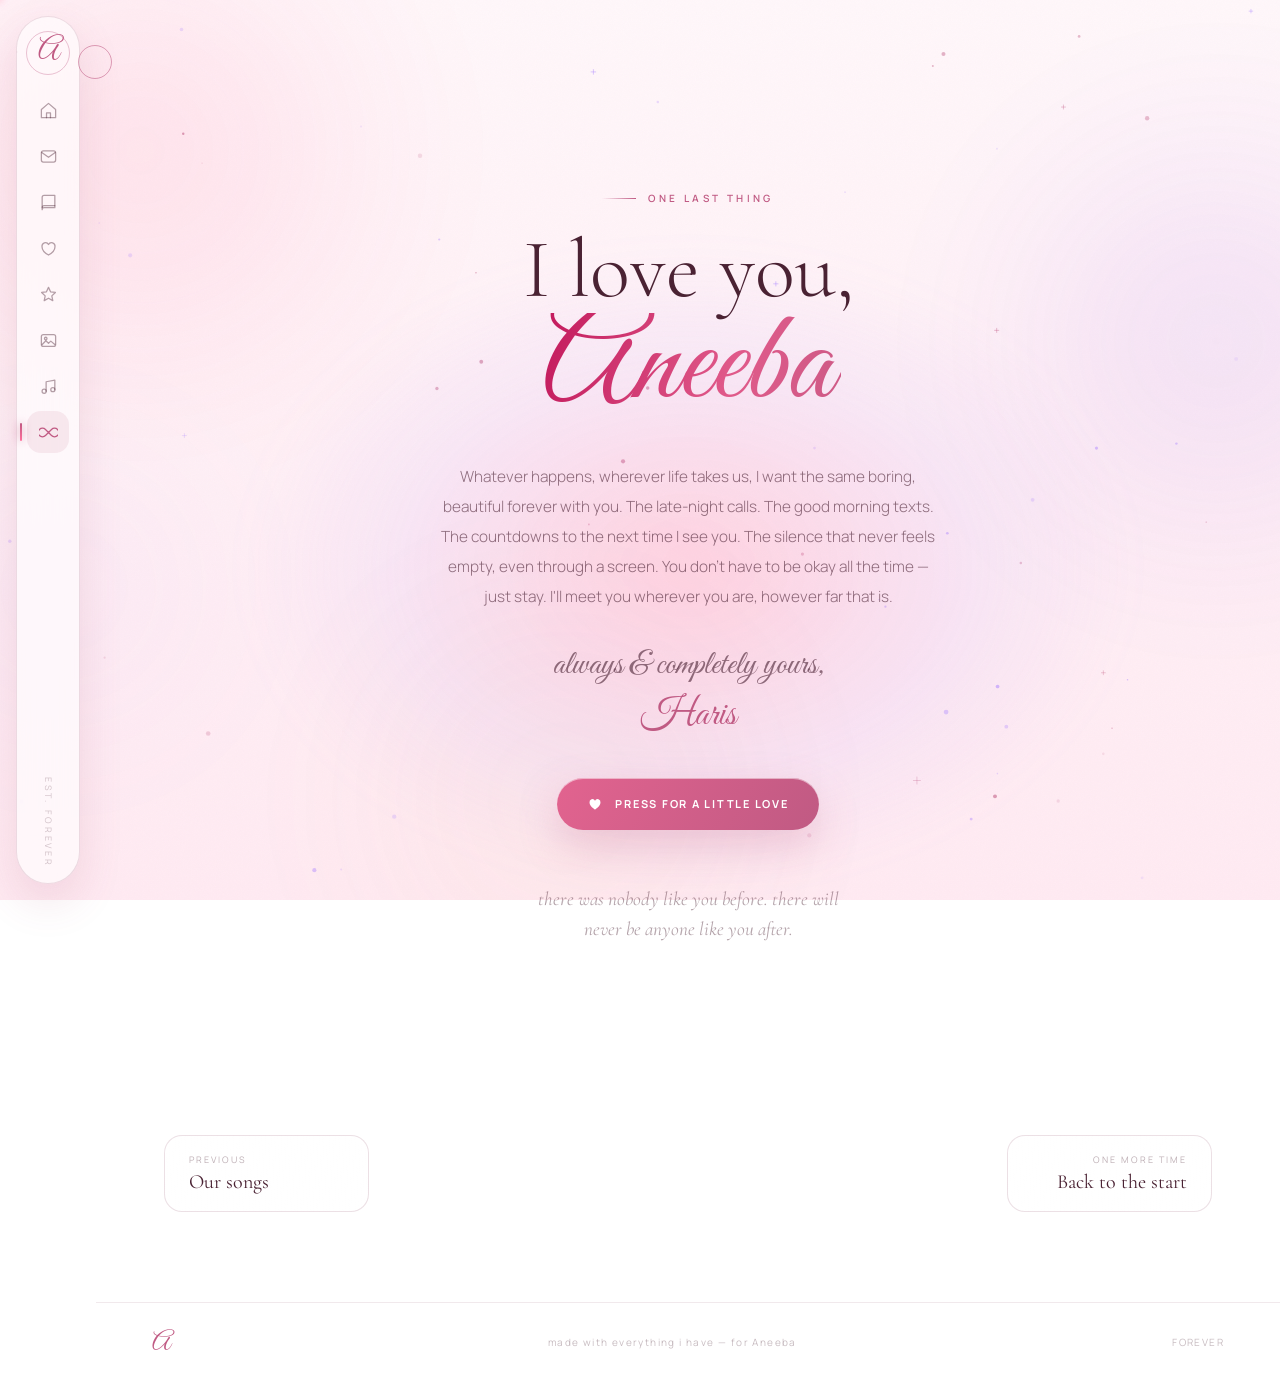
==== forever.html @ d6707a86 "split into 8 pages, light pink theme, add photo-4" ====
<!DOCTYPE html>
<html lang="en">
<head>
<meta charset="utf-8" />
<meta name="viewport" content="width=device-width, initial-scale=1, viewport-fit=cover" />
<title>Forever — For Aneeba</title>
<meta name="description" content="One last thing, and then again." />
<meta name="theme-color" content="#fff1f6" />
<meta property="og:title" content="Forever — For Aneeba" />
<meta property="og:description" content="One last thing, and then again." />
<link rel="icon" href="data:image/svg+xml,%3Csvg xmlns='http://www.w3.org/2000/svg' viewBox='0 0 100 100'%3E%3Ctext y='.9em' font-size='90'%3E%E2%9D%A4%EF%B8%8F%3C/text%3E%3C/svg%3E" />
<link rel="preconnect" href="https://fonts.googleapis.com" />
<link rel="preconnect" href="https://fonts.gstatic.com" crossorigin />
<link href="https://fonts.googleapis.com/css2?family=Cormorant+Garamond:ital,wght@0,300;0,400;0,500;0,600;1,300;1,400;1,500&family=Great+Vibes&family=Manrope:wght@300;400;500;600;700&display=swap" rel="stylesheet" />
<link rel="stylesheet" href="css/style.css?v=6" />
<noscript><style>[data-reveal]{opacity:1!important;transform:none!important}.veil{display:none!important}body{overflow:auto!important}</style></noscript>
</head>
<body>

<a class="skip" href="#main">Skip to content</a>

<svg class="sprite" aria-hidden="true" focusable="false">
  <symbol id="i-home" viewBox="0 0 24 24"><path d="M3 10.7 12 3l9 7.7V21H3z"/><path d="M9.5 21v-6h5v6"/></symbol>
  <symbol id="i-mail" viewBox="0 0 24 24"><rect x="3" y="5" width="18" height="14" rx="2.5"/><path d="m3.5 7 8.5 6 8.5-6"/></symbol>
  <symbol id="i-book" viewBox="0 0 24 24"><path d="M4 5.5A2.5 2.5 0 0 1 6.5 3H20v15.5H6.5A2.5 2.5 0 0 0 4 21z"/><path d="M4 18.5A2.5 2.5 0 0 1 6.5 16H20"/></symbol>
  <symbol id="i-heart" viewBox="0 0 24 24"><path d="M12 20.3S3.8 15.6 3.8 9.7A4.4 4.4 0 0 1 12 7a4.4 4.4 0 0 1 8.2 2.7c0 5.9-8.2 10.6-8.2 10.6z"/></symbol>
  <symbol id="i-star" viewBox="0 0 24 24"><path d="m12 3 2.6 5.6 6.1.8-4.5 4.3 1.2 6-5.4-3-5.4 3 1.2-6L3.3 9.4l6.1-.8z"/></symbol>
  <symbol id="i-image" viewBox="0 0 24 24"><rect x="3" y="4.5" width="18" height="15" rx="2.5"/><circle cx="8.5" cy="9.5" r="1.6"/><path d="m4 17 4.7-4.7 3.3 3.2 2.9-2.7L20 17"/></symbol>
  <symbol id="i-music" viewBox="0 0 24 24"><path d="M9 18V6l11-2v12"/><circle cx="6.5" cy="18" r="2.6"/><circle cx="17.5" cy="16" r="2.6"/></symbol>
  <symbol id="i-infinity" viewBox="0 0 24 24"><path d="M8.2 8.2a5.4 5.4 0 1 0 0 7.6c2.3-2.3 5.3-5.3 7.6-7.6a5.4 5.4 0 1 1 0 7.6c-2.3-2.3-5.3-5.3-7.6-7.6z"/></symbol>
  <symbol id="i-play" viewBox="0 0 24 24"><path d="M8 5.5v13l11-6.5z" fill="currentColor" stroke="none"/></symbol>
  <symbol id="i-pause" viewBox="0 0 24 24"><rect x="6.5" y="5" width="3.6" height="14" rx="1" fill="currentColor" stroke="none"/><rect x="13.9" y="5" width="3.6" height="14" rx="1" fill="currentColor" stroke="none"/></symbol>
  <symbol id="i-prev" viewBox="0 0 24 24"><path d="M6 5v14"/><path d="M19 5.5v13L9 12z" fill="currentColor" stroke="none"/></symbol>
  <symbol id="i-next" viewBox="0 0 24 24"><path d="M18 5v14"/><path d="M5 5.5v13L15 12z" fill="currentColor" stroke="none"/></symbol>
  <symbol id="i-close" viewBox="0 0 24 24"><path d="m5.5 5.5 13 13M18.5 5.5l-13 13"/></symbol>
  <symbol id="i-plus" viewBox="0 0 24 24"><path d="M12 5v14M5 12h14"/></symbol>
  <symbol id="i-down" viewBox="0 0 24 24"><path d="M12 4v15M6 13l6 6 6-6"/></symbol>
  <symbol id="i-left" viewBox="0 0 24 24"><path d="m14.5 5-7 7 7 7"/></symbol>
  <symbol id="i-right" viewBox="0 0 24 24"><path d="m9.5 5 7 7-7 7"/></symbol>
  <symbol id="i-menu" viewBox="0 0 24 24"><path d="M4 8h16M4 16h16"/></symbol>
  <symbol id="i-sparkle" viewBox="0 0 24 24"><path d="M12 3.5c.8 4.4 2.1 5.7 6.5 6.5-4.4.8-5.7 2.1-6.5 6.5-.8-4.4-2.1-5.7-6.5-6.5 4.4-.8 5.7-2.1 6.5-6.5z"/><path d="M18.5 15.5c.4 2.1 1 2.7 3.1 3.1-2.1.4-2.7 1-3.1 3.1-.4-2.1-1-2.7-3.1-3.1 2.1-.4 2.7-1 3.1-3.1z"/></symbol>
  <symbol id="i-lock" viewBox="0 0 24 24"><rect x="4.5" y="10" width="15" height="10.5" rx="2.5"/><path d="M8 10V7.5a4 4 0 0 1 8 0V10"/></symbol>
</svg>

<div class="aurora" aria-hidden="true">
  <span class="orb orb--1"></span>
  <span class="orb orb--2"></span>
  <span class="orb orb--3"></span>
  <span class="orb orb--4"></span>
  <div class="aurora__grain"></div>
</div>
<canvas id="canvas" aria-hidden="true"></canvas>
<div class="cursor" id="cursor" aria-hidden="true"><span class="cursor__dot"></span><span class="cursor__ring"></span></div>
<div class="progress" aria-hidden="true"><span id="progressFill"></span></div>

<aside class="rail" aria-label="Main navigation">
  <a class="rail__logo" href="index.html" aria-label="Back to the start"><span>A</span></a>
  <nav class="rail__nav">
    <a class="rail__link" href="index.html" aria-label="Home"><svg class="ico"><use href="#i-home"/></svg><span class="rail__tip">Home</span></a>
    <a class="rail__link" href="letter.html" aria-label="Letter"><svg class="ico"><use href="#i-mail"/></svg><span class="rail__tip">Letter</span></a>
    <a class="rail__link" href="story.html" aria-label="Our story"><svg class="ico"><use href="#i-book"/></svg><span class="rail__tip">Our story</span></a>
    <a class="rail__link" href="reasons.html" aria-label="Reasons"><svg class="ico"><use href="#i-heart"/></svg><span class="rail__tip">Reasons</span></a>
    <a class="rail__link" href="promises.html" aria-label="Promises"><svg class="ico"><use href="#i-star"/></svg><span class="rail__tip">Promises</span></a>
    <a class="rail__link" href="gallery.html" aria-label="Gallery"><svg class="ico"><use href="#i-image"/></svg><span class="rail__tip">Gallery</span></a>
    <a class="rail__link" href="music.html" aria-label="Music"><svg class="ico"><use href="#i-music"/></svg><span class="rail__tip">Music</span></a>
    <a class="rail__link is-active" href="forever.html" aria-label="Forever" aria-current="page"><svg class="ico"><use href="#i-infinity"/></svg><span class="rail__tip">Forever</span></a>
  </nav>
  <span class="rail__foot">est. forever</span>
</aside>

<header class="topbar">
  <a class="topbar__logo" href="index.html" aria-label="Back to the start">A</a>
  <span class="topbar__tag">for Aneeba</span>
  <button class="topbar__burger" id="burger" aria-label="Open menu" aria-expanded="false" aria-controls="menu">
    <svg class="ico"><use href="#i-menu"/></svg>
  </button>
</header>

<div class="menu" id="menu" aria-hidden="true">
  <div class="menu__inner">
    <p class="menu__kicker">where would you like to go?</p>
    <nav class="menu__nav" aria-label="Mobile navigation">
      <a href="index.html"><em>01</em><span>Home</span></a>
      <a href="letter.html"><em>02</em><span>The letter</span></a>
      <a href="story.html"><em>03</em><span>Our story</span></a>
      <a href="reasons.html"><em>04</em><span>Reasons</span></a>
      <a href="promises.html"><em>05</em><span>Promises</span></a>
      <a href="gallery.html"><em>06</em><span>Your photos</span></a>
      <a href="music.html"><em>07</em><span>Our songs</span></a>
      <a href="forever.html" aria-current="page"><em>08</em><span>Forever</span></a>
    </nav>
    <p class="menu__foot">made with everything i have</p>
  </div>
</div>

<div class="page" id="main">

  <section class="section forever" id="forever">
    <div class="forever__glow" aria-hidden="true"></div>
    <div class="shell forever__inner">
      <p class="kicker" data-reveal><span class="kicker__line"></span>one last thing</p>
      <h2 class="forever__title" data-reveal style="--d:.1s">I love you,<br /><span>Aneeba</span></h2>
      <p class="forever__text" data-reveal style="--d:.2s">
        Whatever happens, wherever life takes us, I want the same boring, beautiful forever with you.
        The late-night calls. The good morning texts. The countdowns to the next time I see you.
        The silence that never feels empty, even through a screen.
        You don't have to be okay all the time &mdash; just stay. I'll meet you wherever you are, however far that is.
      </p>
      <p class="forever__sign" data-reveal style="--d:.28s">always &amp; completely yours,<br /><span>Haris</span></p>
      <button class="btn btn--heart" type="button" id="loveBtn" data-reveal style="--d:.36s">
        <svg class="ico"><use href="#i-heart"/></svg>
        <span>press for a little love</span>
      </button>
      <p class="forever__foot" data-reveal style="--d:.44s">there was nobody like you before. there will never be anyone like you after.</p>
    </div>
  </section><nav class="pagenav" aria-label="Page navigation">
  <a class="pagenav__link pagenav__link--prev" href="music.html"><span>previous</span><strong>Our songs</strong></a>
  <a class="pagenav__link pagenav__link--next" href="index.html"><span>one more time</span><strong>Back to the start</strong></a>
</nav>

  <footer class="footer">
    <span>A</span>
    <p>made with everything i have &mdash; for Aneeba</p>
    <span class="footer__year">forever</span>
  </footer>
</div>

<div class="mini" id="mini" aria-hidden="true">
  <div class="mini__cover" id="miniCover"><span class="mini__eq"><i></i><i></i><i></i></span></div>
  <div class="mini__meta">
    <strong id="miniTitle">&mdash;</strong>
    <span id="miniArtist">&mdash;</span>
  </div>
  <div class="mini__controls">
    <button class="mini__btn" type="button" id="miniPrev" aria-label="Previous song"><svg class="ico"><use href="#i-prev"/></svg></button>
    <button class="mini__btn mini__btn--play" type="button" id="miniPlay" aria-label="Play or pause"><svg class="ico" id="miniPlayIcon"><use href="#i-play"/></svg></button>
    <button class="mini__btn" type="button" id="miniNext" aria-label="Next song"><svg class="ico"><use href="#i-next"/></svg></button>
  </div>
  <div class="mini__bar" id="miniBar" role="slider" aria-label="Song progress" aria-valuemin="0" aria-valuemax="100" aria-valuenow="0" tabindex="0">
    <span id="miniFill"></span>
  </div>
</div>
<audio id="audio" preload="metadata"></audio>

<!-- letter modal -->
<div class="modal" id="letterModal" aria-hidden="true">
  <div class="modal__scrim" data-close></div>
  <article class="paper" role="dialog" aria-modal="true" aria-labelledby="letterTitle">
    <button class="modal__close" type="button" data-close aria-label="Close the letter"><svg class="ico"><use href="#i-close"/></svg></button>
    <div class="paper__grain" aria-hidden="true"></div>
    <div class="paper__inner">
      <p class="paper__kicker">a letter, in ink &amp; light</p>
      <h2 class="paper__title" id="letterTitle">Aneeba,</h2>
      <div class="paper__body" id="letterBody"></div>
      <p class="paper__sign" id="letterSign"></p>
      <span class="paper__seal" aria-hidden="true">A</span>
    </div>
  </article>
</div>

<!-- promise modal -->
<div class="modal" id="promiseModal" aria-hidden="true">
  <div class="modal__scrim" data-close></div>
  <article class="promise" role="dialog" aria-modal="true" aria-labelledby="promiseTitle">
    <button class="modal__close" type="button" data-close aria-label="Close the promise"><svg class="ico"><use href="#i-close"/></svg></button>
    <span class="promise__no" id="promiseNo">01</span>
    <span class="promise__star" aria-hidden="true"><svg class="ico"><use href="#i-star"/></svg></span>
    <h3 class="promise__title" id="promiseTitle"></h3>
    <p class="promise__text" id="promiseText"></p>
    <p class="promise__sealed"><svg class="ico"><use href="#i-lock"/></svg> sealed &amp; kept, forever</p>
  </article>
</div>

<!-- video modal -->
<div class="modal modal--video" id="videoModal" aria-hidden="true">
  <div class="modal__scrim" data-close></div>
  <div class="video" role="dialog" aria-modal="true" aria-label="Barbaad — Jubin Nautiyal, The Rish">
    <button class="modal__close" type="button" data-close aria-label="Close video"><svg class="ico"><use href="#i-close"/></svg></button>
    <div class="video__frame">
      <iframe id="videoFrame" title="Barbaad — Jubin Nautiyal, The Rish" allow="accelerometer; autoplay; clipboard-write; encrypted-media; gyroscope; picture-in-picture; web-share" allowfullscreen></iframe>
    </div>
    <p class="video__note">barbaad &middot; jubin nautiyal, the rish</p>
  </div>
</div>

<!-- lightbox -->
<div class="lightbox" id="lightbox" aria-hidden="true">
  <button class="lightbox__close" type="button" id="lbClose" aria-label="Close photo"><svg class="ico"><use href="#i-close"/></svg></button>
  <button class="lightbox__nav lightbox__nav--prev" type="button" id="lbPrev" aria-label="Previous photo"><svg class="ico"><use href="#i-left"/></svg></button>
  <figure class="lightbox__fig">
    <img id="lbImg" alt="" />
    <figcaption><span id="lbCap"></span><em id="lbCount"></em></figcaption>
  </figure>
  <button class="lightbox__nav lightbox__nav--next" type="button" id="lbNext" aria-label="Next photo"><svg class="ico"><use href="#i-right"/></svg></button>
</div>

<input type="file" id="photoInput" accept="image/*" hidden />
<div class="toast" id="toast" role="status" aria-live="polite"></div>
<div class="hearts" id="hearts" aria-hidden="true"></div>

<script src="js/data.js?v=6"></script>
<script src="js/app.js?v=6"></script>
</body>
</html>
---- css/style.css ----
﻿/* =========================================================
   FOR ANEEBA â€” styles
   palette: midnight plum Â· rose Â· antique gold Â· lavender
   ========================================================= */

:root{
  --bg: #fff1f6;
  --bg-2: #ffe6f0;
  --ink: #4a2233;
  --muted: rgba(74,34,51,.62);
  --faint: rgba(74,34,51,.36);
  --rose: #ff6f9c;
  --rose-2: #ff3d77;
  --gold: #c05a83;
  --gold-2: #a84b6e;
  --lav: #b18cff;
  --line: rgba(120,40,70,.14);
  --glass: linear-gradient(160deg, rgba(255,255,255,.72), rgba(255,255,255,.42));
  --shadow: 0 24px 60px rgba(160,70,105,.16);
  --font-display: "Cormorant Garamond", Georgia, serif;
  --font-script: "Great Vibes", "Segoe Script", cursive;
  --font-body: "Manrope", ui-sans-serif, system-ui, -apple-system, "Segoe UI", sans-serif;
  --rail: 96px;
  --ease: cubic-bezier(.22,.7,.22,1);
}

*,*::before,*::after{ box-sizing:border-box; }
html{ scroll-behavior:smooth; -webkit-text-size-adjust:100%; overflow-x:hidden; overflow-x:clip; }
body{
  margin:0;
  background:var(--bg);
  color:var(--ink);
  font-family:var(--font-body);
  font-size:16px;
  line-height:1.6;
  overflow-x:hidden;
  overflow-x:clip;
  -webkit-font-smoothing:antialiased;
}
body.is-loading{ overflow:hidden; }
body.no-scroll{ overflow:hidden; }
img{ max-width:100%; display:block; }
button{ font:inherit; color:inherit; }
a{ color:inherit; text-decoration:none; }
::selection{ background:rgba(255,111,156,.3); color:#4a2233; }
:focus-visible{ outline:2px solid var(--gold); outline-offset:3px; border-radius:6px; }

.sprite{ position:absolute; width:0; height:0; overflow:hidden; }
.ico{ width:18px; height:18px; fill:none; stroke:currentColor; stroke-width:1.6; stroke-linecap:round; stroke-linejoin:round; flex:none; }

.skip{
  position:fixed; top:-100px; left:16px; z-index:999;
  background:var(--gold); color:#fff; padding:10px 18px; border-radius:0 0 12px 12px;
  font-size:13px; font-weight:600; transition:top .25s;
}
.skip:focus{ top:0; }

::-webkit-scrollbar{ width:9px; }
::-webkit-scrollbar-track{ background:#ffe6f0; }
::-webkit-scrollbar-thumb{ background:linear-gradient(var(--rose),var(--lav)); border-radius:99px; border:2px solid #ffe6f0; }

/* ============ background ============ */
.aurora{ position:fixed; inset:0; z-index:0; overflow:hidden; pointer-events:none; }
.orb{ position:absolute; border-radius:50%; filter:blur(90px); opacity:.5; will-change:transform; }
.orb--1{ width:46vw; height:46vw; min-width:380px; min-height:380px; top:-16%; left:-12%; background:radial-gradient(circle, rgba(255,61,119,.42), transparent 68%); animation:drift1 24s ease-in-out infinite; }
.orb--2{ width:42vw; height:42vw; min-width:320px; min-height:320px; top:8%; right:-16%; background:radial-gradient(circle, rgba(124,58,237,.4), transparent 68%); animation:drift2 30s ease-in-out infinite; }
.orb--3{ width:44vw; height:44vw; min-width:340px; min-height:340px; bottom:-20%; left:22%; background:radial-gradient(circle, rgba(229,169,95,.24), transparent 66%); animation:drift3 34s ease-in-out infinite; }
.orb--4{ width:30vw; height:30vw; min-width:260px; min-height:260px; top:44%; left:-10%; background:radial-gradient(circle, rgba(177,140,255,.22), transparent 70%); animation:drift2 28s ease-in-out infinite reverse; }
.aurora__grain{
  position:absolute; inset:0; opacity:.05; mix-blend-mode:soft-light;
  background-image:url("data:image/svg+xml,%3Csvg xmlns='http://www.w3.org/2000/svg' width='160' height='160'%3E%3Cfilter id='n'%3E%3CfeTurbulence type='fractalNoise' baseFrequency='.85' numOctaves='3'/%3E%3C/filter%3E%3Crect width='160' height='160' filter='url(%23n)'/%3E%3C/svg%3E");
}
@keyframes drift1{ 0%,100%{transform:translate3d(0,0,0) scale(1)} 50%{transform:translate3d(6vw,4vh,0) scale(1.12)} }
@keyframes drift2{ 0%,100%{transform:translate3d(0,0,0) scale(1)} 50%{transform:translate3d(-5vw,6vh,0) scale(1.1)} }
@keyframes drift3{ 0%,100%{transform:translate3d(0,0,0) scale(1)} 50%{transform:translate3d(4vw,-5vh,0) scale(1.14)} }

#canvas{ position:fixed; inset:0; z-index:1; pointer-events:none; }

/* ============ cursor / progress ============ */
.cursor{ position:fixed; inset:0; z-index:350; pointer-events:none; display:none; }
.cursor__dot,.cursor__ring{ position:absolute; top:0; left:0; border-radius:50%; transform:translate3d(-50%,-50%,0); }
.cursor__dot{ width:6px; height:6px; background:var(--rose); box-shadow:0 0 10px var(--rose); margin:-3px 0 0 -3px; }
.cursor__ring{ width:34px; height:34px; border:1px solid rgba(192,90,131,.55); margin:-17px 0 0 -17px; transition:width .25s var(--ease), height .25s var(--ease), margin .25s var(--ease), border-color .25s; }
.cursor.is-hover .cursor__ring{ width:56px; height:56px; margin:-28px 0 0 -28px; border-color:rgba(255,111,156,.8); }
@media (pointer:fine){ .cursor{ display:block; } }

.progress{ position:fixed; top:0; left:0; right:0; height:2px; z-index:120; background:transparent; }
.progress span{ display:block; height:100%; width:0; background:linear-gradient(90deg,var(--rose),var(--gold),var(--lav)); box-shadow:0 0 12px rgba(255,111,156,.6); }

/* ============ preloader ============ */
.veil{
  position:fixed; inset:0; z-index:400;
  display:grid; place-items:center;
  background:radial-gradient(circle at 50% 42%, #ffdfeb, #fff6fa 68%);
  transition:opacity .9s ease, visibility .9s;
}
.veil.is-done{ opacity:0; visibility:hidden; pointer-events:none; }
.veil__core{ display:flex; flex-direction:column; align-items:center; gap:10px; transition:transform 1s var(--ease), opacity .6s; }
.veil.is-done .veil__core{ transform:scale(1.12); opacity:0; }
.veil__ring{ position:relative; width:124px; height:124px; }
.veil__ring svg{ width:100%; height:100%; transform:rotate(-90deg); }
.veil__bg{ fill:none; stroke:rgba(120,40,70,.12); stroke-width:2; }
.veil__fg{ fill:none; stroke:url(#none); stroke:var(--rose); stroke-width:2; stroke-linecap:round; stroke-dasharray:339.3; stroke-dashoffset:339.3; }
.veil__mono{
  position:absolute; inset:0; display:grid; place-items:center;
  font-family:var(--font-script); font-size:58px; color:var(--gold);
  text-shadow:0 0 30px rgba(192,90,131,.6); line-height:1; padding-bottom:8px;
}
.veil__name{ margin:0; font-family:var(--font-display); font-size:22px; letter-spacing:.28em; text-transform:uppercase; color:var(--muted); }
.veil__pct{ margin:0; font-size:11px; letter-spacing:.3em; color:var(--faint); }

/* ============ desktop rail ============ */
.rail{
  position:fixed; left:16px; top:16px; bottom:16px; width:64px; z-index:90;
  display:flex; flex-direction:column; align-items:center; gap:8px;
  padding:14px 0 16px; border-radius:34px;
  background:rgba(255,255,255,.62); border:1px solid var(--line);
  backdrop-filter:blur(20px); -webkit-backdrop-filter:blur(20px);
  box-shadow:0 18px 44px rgba(160,70,105,.14);
}
.rail__logo{
  width:44px; height:44px; display:grid; place-items:center; flex:none;
  font-family:var(--font-script); font-size:30px; color:var(--gold); line-height:1;
  border:1px solid rgba(192,90,131,.35); border-radius:50%;
  padding-bottom:5px; transition:transform .4s var(--ease), box-shadow .4s;
}
.rail__logo:hover{ transform:rotate(-8deg) scale(1.06); box-shadow:0 0 26px rgba(192,90,131,.3); }
.rail__nav{ display:flex; flex-direction:column; gap:4px; padding:6px 0; }
.rail__link{
  position:relative; width:42px; height:42px; display:grid; place-items:center;
  border-radius:14px; color:rgba(74,34,51,.42); transition:color .3s, background .3s, transform .3s;
}
.rail__link .ico{ width:19px; height:19px; }
.rail__link:hover{ color:var(--ink); background:rgba(192,90,131,.09); transform:translateY(-1px); }
.rail__link.is-active{ color:var(--gold); background:rgba(192,90,131,.11); }
.rail__link.is-active::before{
  content:""; position:absolute; left:-7px; top:50%; width:2px; height:18px;
  transform:translateY(-50%); border-radius:2px;
  background:linear-gradient(var(--gold),var(--rose)); box-shadow:0 0 10px var(--gold);
}
.rail__tip{
  position:absolute; left:calc(100% + 12px); top:50%; transform:translate(-6px,-50%);
  padding:7px 12px; border-radius:9px; white-space:nowrap;
  background:rgba(255,255,255,.95); border:1px solid var(--line);
  font-size:11px; letter-spacing:.08em; color:var(--ink); pointer-events:none;
  opacity:0; transition:opacity .25s, transform .25s;
}
.rail__link:hover .rail__tip{ opacity:1; transform:translate(0,-50%); }
.rail__foot{ margin-top:auto; writing-mode:vertical-rl; font-size:9px; letter-spacing:.3em; text-transform:uppercase; color:rgba(74,34,51,.25); }

/* ============ mobile topbar + menu ============ */
.topbar{ display:none; }
.menu{
  position:fixed; inset:0; z-index:105; padding:24px;
  background:rgba(255,241,246,.88); backdrop-filter:blur(24px); -webkit-backdrop-filter:blur(24px);
  opacity:0; visibility:hidden; transition:opacity .45s, visibility .45s;
}
.menu.is-open{ opacity:1; visibility:visible; }
.menu__inner{
  height:100%; max-width:560px; margin:0 auto; display:flex; flex-direction:column; justify-content:center; gap:24px;
  overflow-y:auto; scrollbar-width:none; padding-block:24px;
  transform:translateY(24px); transition:transform .55s var(--ease);
}
.menu__inner::-webkit-scrollbar{ display:none; }
.menu.is-open .menu__inner{ transform:none; }
.menu__kicker{ margin:0; text-align:center; font-size:10px; letter-spacing:.3em; text-transform:uppercase; color:var(--gold); }
.menu__nav{ display:flex; flex-direction:column; }
.menu__nav a{
  display:flex; align-items:baseline; gap:18px; padding:12px 6px;
  border-bottom:1px solid rgba(120,40,70,.1);
  font-family:var(--font-display); font-size:clamp(28px,7vw,40px); line-height:1.15;
  transition:color .3s, padding-left .3s, border-color .3s;
}
.menu__nav a em{ font-family:var(--font-body); font-style:normal; font-size:10px; letter-spacing:.14em; color:var(--faint); }
.menu__nav a:hover,.menu__nav a:focus-visible{ color:var(--gold); padding-left:12px; border-color:rgba(192,90,131,.4); }
.menu__foot{ margin:0; text-align:center; font-size:10px; letter-spacing:.28em; text-transform:uppercase; color:var(--faint); }

/* ============ shared ============ */
.page{ position:relative; z-index:2; margin-left:var(--rail); }
.shell{ width:100%; max-width:1160px; margin:0 auto; padding-inline:clamp(20px,4.4vw,56px); }
.section{ position:relative; padding-block:clamp(76px,9.5vw,138px); }
.section[id]{ scroll-margin-top:24px; }

.kicker{
  display:flex; align-items:center; gap:12px; margin:0 0 16px;
  font-size:10px; font-weight:600; letter-spacing:.34em; text-transform:uppercase; color:var(--gold);
}
.kicker__line{ display:block; width:34px; height:1px; background:linear-gradient(90deg,transparent,var(--gold)); }
.head--center .kicker{ justify-content:center; }
.head--center .kicker__line{ background:linear-gradient(90deg,transparent,var(--gold)); }
.head--center .kicker__line:last-child{ display:none; }

.head{ margin-bottom:clamp(38px,5vw,62px); }
.head--center{ text-align:center; }
.head__title{
  margin:0 0 14px; font-family:var(--font-display); font-weight:400;
  font-size:clamp(2.35rem,5.4vw,4rem); line-height:1.06; letter-spacing:-.01em;
}
.head__title em{ font-family:var(--font-script); font-style:normal; color:var(--gold); font-size:1.08em; line-height:.8; padding-right:.04em; }
.head__sub{ margin:0 auto; max-width:56ch; color:var(--muted); font-size:clamp(.92rem,1.15vw,1.02rem); font-weight:300; line-height:1.8; }

.btn{
  position:relative; display:inline-flex; align-items:center; justify-content:center; gap:10px;
  padding:15px 26px; border:0; border-radius:999px; cursor:pointer;
  font-family:var(--font-body); font-size:11px; font-weight:700; letter-spacing:.16em; text-transform:uppercase;
  transition:transform .35s var(--ease), box-shadow .35s, background .35s, border-color .35s, color .35s;
  overflow:hidden;
}
.btn .ico{ width:16px; height:16px; }
.btn--primary{
  color:#fff; background:linear-gradient(120deg,#ff5f92,#c44dff);
  box-shadow:0 14px 34px rgba(255,79,140,.28), inset 0 1px 0 rgba(255,255,255,.32);
}
.btn--primary::after{
  content:""; position:absolute; inset:0; border-radius:inherit;
  background:linear-gradient(120deg,transparent 20%,rgba(255,255,255,.35) 50%,transparent 80%);
  transform:translateX(-120%); transition:transform .7s var(--ease);
}
.btn--primary:hover{ transform:translateY(-2px); box-shadow:0 20px 44px rgba(255,79,140,.4), inset 0 1px 0 rgba(255,255,255,.32); }
.btn--primary:hover::after{ transform:translateX(120%); }
.btn--ghost{ color:var(--ink); background:rgba(255,255,255,.55); border:1px solid rgba(120,40,70,.18); }
.btn--ghost:hover{ transform:translateY(-2px); border-color:rgba(255,111,156,.55); background:rgba(255,111,156,.08); }
.btn--tiny{ padding:10px 18px; font-size:10px; letter-spacing:.14em; background:rgba(192,90,131,.1); border:1px solid rgba(192,90,131,.32); color:var(--gold); border-radius:999px; cursor:pointer; }
.btn--tiny:hover{ background:rgba(192,90,131,.18); }
.btn--heart{
  padding:17px 30px; color:#fff; background:linear-gradient(120deg,#e2638f,#c05a83);
  box-shadow:0 16px 40px rgba(192,90,131,.25), inset 0 1px 0 rgba(255,255,255,.5);
  gap:12px;
}
.btn--heart .ico{ fill:currentColor; stroke:none; }
.btn--heart:hover{ transform:translateY(-3px) scale(1.02); box-shadow:0 22px 50px rgba(192,90,131,.36), inset 0 1px 0 rgba(255,255,255,.5); }

.hint{ display:flex; align-items:center; justify-content:center; gap:8px; margin:26px 0 0; font-size:11px; letter-spacing:.14em; text-transform:uppercase; color:var(--faint); }
.hint .ico{ width:14px; height:14px; color:var(--gold); }

[data-reveal]{ opacity:0; transform:translateY(28px); transition:opacity .95s var(--ease), transform .95s var(--ease); transition-delay:var(--d,0s); }
[data-reveal].is-in{ opacity:1; transform:none; }

/* ============ hero ============ */
.hero{
  position:relative; min-height:100svh; display:flex; align-items:center; overflow:hidden;
  padding-block:clamp(100px,12vh,150px) clamp(80px,10vh,110px);
}
.hero__grid{ display:grid; grid-template-columns:1.06fr .94fr; align-items:center; gap:clamp(32px,5vw,76px); }
.hero__title{ margin:0 0 22px; display:flex; flex-direction:column; }
.hero__pre{ font-family:var(--font-display); font-style:italic; font-weight:300; font-size:clamp(2rem,3.4vw,3rem); line-height:1; color:var(--muted); letter-spacing:.02em; }
.hero__name{
  font-family:var(--font-script); font-weight:400; line-height:.9;
  font-size:clamp(4.6rem,10.5vw,8.6rem);
  background:linear-gradient(100deg,#c2185b 0%,#e05a8a 24%,#c05a83 48%,#9b5bd0 72%,#c2185b 100%);
  background-size:220% 100%;
  -webkit-background-clip:text; background-clip:text; color:transparent;
  filter:drop-shadow(0 6px 30px rgba(255,111,156,.22));
  animation:shimmer 10s linear infinite;
  padding:0 .06em .1em 0;
}
@keyframes shimmer{ to{ background-position:220% 0; } }
.hero__lede{ margin:0 0 32px; max-width:46ch; color:var(--muted); font-size:clamp(.98rem,1.2vw,1.08rem); font-weight:300; line-height:1.85; }
.hero__actions{ display:flex; flex-wrap:wrap; gap:12px; }
.hero__chips{ display:flex; flex-wrap:wrap; gap:clamp(18px,3vw,38px); margin:36px 0 0; padding:0; list-style:none; }
.hero__chips li{ display:flex; align-items:baseline; gap:7px; }
.hero__chips b{ font-family:var(--font-display); font-weight:400; font-size:clamp(1.5rem,2.4vw,2rem); color:var(--gold); line-height:1; }
.hero__chips span{ font-size:10px; letter-spacing:.2em; text-transform:uppercase; color:var(--faint); }

.hero__art{ display:flex; justify-content:center; }
.portrait{ position:relative; width:min(100%,410px); transition:transform .45s var(--ease); }
.portrait__halo{
  position:absolute; inset:-16% -12% -10%; border-radius:50%;
  background:conic-gradient(from 90deg, rgba(255,111,156,.5), rgba(177,140,255,.46), rgba(192,90,131,.5), rgba(255,111,156,.5));
  filter:blur(46px); opacity:.5; animation:spin 18s linear infinite;
}
.portrait__ring{
  position:absolute; inset:-16px -16px 10px; border-radius:300px 300px 26px 26px;
  border:1px dashed rgba(192,90,131,.28); pointer-events:none;
}
.portrait__inner{ position:relative; border-radius:260px 260px 26px 26px; padding:7px; background:linear-gradient(160deg, rgba(192,90,131,.8), rgba(255,111,156,.35) 45%, rgba(177,140,255,.65)); box-shadow:var(--shadow); }
.portrait__photo{
  position:relative; overflow:hidden; border-radius:255px 255px 20px 20px; aspect-ratio:4/5;
  background:linear-gradient(165deg,#ffe9f2,#ffd9e7 55%,#ffeef5);
  cursor:pointer;
}
.portrait__photo img{ width:100%; height:100%; object-fit:cover; position:absolute; inset:0; z-index:2; }
.portrait__photo .portrait__blur{
  inset:-6%; width:112%; height:112%; z-index:0; object-fit:cover;
  filter:blur(32px) saturate(1.25) brightness(.8); opacity:0; transition:opacity .7s;
}
.portrait__photo.is-landscape .portrait__blur{ opacity:.75; }
.portrait__photo.is-landscape img[data-photo-img]{ object-fit:contain; }
.portrait__photo img.is-missing{ display:none; }
.photo-fallback{ position:absolute; inset:0; display:flex; flex-direction:column; align-items:center; justify-content:center; gap:8px; z-index:1; }
.portrait__photo.is-filled .photo-fallback{ display:none; }
.photo-fallback__mono{
  font-family:var(--font-script); font-size:clamp(6rem,14vw,9rem); line-height:1;
  background:linear-gradient(160deg,#efb0c9,#c05a83 45%,#a84b6e);
  -webkit-background-clip:text; background-clip:text; color:transparent;
  filter:drop-shadow(0 0 32px rgba(192,90,131,.3)); padding-bottom:.08em;
}
.photo-fallback__hint{ font-size:9px; letter-spacing:.26em; text-transform:uppercase; color:var(--faint); }
.portrait__sheen{ position:absolute; inset:0; z-index:3; pointer-events:none; background:linear-gradient(115deg,transparent 40%,rgba(255,255,255,.14) 50%,transparent 60%); transform:translateX(-60%); animation:sheen 8s ease-in-out infinite; }
@keyframes sheen{ 0%,70%{transform:translateX(-70%)} 100%{transform:translateX(70%)} }
.portrait__tag{
  position:absolute; left:-16px; bottom:44px; z-index:4;
  padding:12px 18px; border-radius:16px; transform:rotate(-3deg);
  background:rgba(255,255,255,.82); border:1px solid rgba(192,90,131,.24);
  backdrop-filter:blur(14px); box-shadow:0 16px 36px rgba(160,70,105,.18);
}
.portrait__tag span{ display:block; font-size:8.5px; letter-spacing:.22em; text-transform:uppercase; color:var(--faint); }
.portrait__tag strong{ display:block; font-family:var(--font-script); font-weight:400; font-size:26px; line-height:1.15; color:var(--gold); }
.portrait__add{
  position:absolute; top:24px; right:-10px; z-index:4; display:inline-flex; align-items:center; gap:6px;
  padding:9px 14px; border-radius:999px; cursor:pointer;
  background:rgba(255,255,255,.8); border:1px solid var(--line); color:var(--muted);
  font-size:9px; letter-spacing:.18em; text-transform:uppercase;
  backdrop-filter:blur(12px); transition:color .3s, border-color .3s, transform .3s;
}
.portrait__add .ico{ width:12px; height:12px; }
.portrait__add:hover{ color:var(--gold); border-color:rgba(192,90,131,.5); transform:translateY(-2px); }
.portrait__orbit{ position:absolute; z-index:4; display:grid; place-items:center; color:var(--rose); text-shadow:0 0 18px rgba(255,111,156,.7); animation:floaty 6s ease-in-out infinite; }
.portrait__orbit--a{ top:16%; right:-5%; font-size:26px; animation-delay:.2s; }
.portrait__orbit--b{ top:44%; left:-9%; font-size:19px; color:var(--gold); animation-delay:1.4s; }
.portrait__orbit--c{ bottom:20%; right:-7%; font-size:22px; color:var(--lav); animation-delay:2.6s; }
@keyframes floaty{ 0%,100%{transform:translateY(0) rotate(0)} 50%{transform:translateY(-12px) rotate(6deg)} }
@keyframes spin{ to{ transform:rotate(360deg); } }

.scroll-cue{
  position:absolute; left:50%; bottom:26px; transform:translateX(-50%);
  display:flex; flex-direction:column; align-items:center; gap:8px;
  font-size:9px; letter-spacing:.28em; text-transform:uppercase; color:var(--faint);
}
.scroll-cue .ico{ width:14px; height:14px; animation:bounce 2.2s ease-in-out infinite; }
@keyframes bounce{ 0%,100%{transform:translateY(0); opacity:.5} 50%{transform:translateY(7px); opacity:1} }

/* ============ marquee ============ */
.band{
  position:relative; overflow:hidden; padding:16px 0;
  border-top:1px solid rgba(120,40,70,.08); border-bottom:1px solid rgba(120,40,70,.08);
  background:linear-gradient(90deg,rgba(255,111,156,.05),rgba(177,140,255,.06),rgba(192,90,131,.05));
  mask-image:linear-gradient(90deg,transparent,#000 8%,#000 92%,transparent);
  -webkit-mask-image:linear-gradient(90deg,transparent,#000 8%,#000 92%,transparent);
}
.band__track{ display:flex; align-items:center; gap:30px; width:max-content; animation:marquee 30s linear infinite; }
.band:hover .band__track{ animation-play-state:paused; }
.band__track span{ font-family:var(--font-display); font-style:italic; font-size:19px; letter-spacing:.06em; color:rgba(74,34,51,.5); white-space:nowrap; }
.band__track i{ color:var(--gold); font-style:normal; font-size:11px; opacity:.7; }
@keyframes marquee{ to{ transform:translateX(-50%); } }

/* ============ envelope / letter ============ */
.envelope-wrap{ display:flex; flex-direction:column; align-items:center; }
.envelope{
  position:relative; display:block; width:min(100%,540px); aspect-ratio:3/2;
  padding:0; border:0; background:none; cursor:pointer; perspective:1000px;
  filter:drop-shadow(0 30px 55px rgba(160,70,105,.28));
  transition:transform .6s var(--ease);
}
.envelope:hover{ transform:translateY(-8px) rotateX(2deg); }
.envelope__back{ position:absolute; inset:0; border-radius:18px; background:linear-gradient(160deg,#ffd3e2,#f7b8cf); border:1px solid rgba(192,90,131,.18); }
.envelope__letter{
  position:absolute; left:6%; right:6%; top:8%; height:84%; z-index:2;
  display:flex; flex-direction:column; align-items:center; gap:9px; padding:24px;
  border-radius:10px; background:linear-gradient(175deg,#fbf3e2,#f2e4c8);
  color:#3a2230; transition:transform .7s var(--ease);
  box-shadow:0 -6px 24px rgba(160,70,105,.18);
}
.envelope__script{ font-family:var(--font-script); font-size:clamp(26px,4.4vw,40px); line-height:1; color:#a8305a; }
.envelope__line{ display:block; width:72%; height:1px; background:rgba(58,34,48,.18); }
.envelope__line--short{ width:48%; }
.envelope:hover .envelope__letter{ transform:translateY(-22%); }
.envelope__front{
  position:absolute; inset:0; z-index:3; border-radius:18px; overflow:hidden;
  background:linear-gradient(160deg,#fcc4d8,#f4a9c4);
  clip-path:polygon(0 100%,0 34%,50% 63%,100% 34%,100% 100%);
  border-bottom:1px solid rgba(120,40,70,.06);
}
.envelope__flap{
  position:absolute; left:0; top:0; width:100%; height:66%; z-index:4;
  background:linear-gradient(170deg,#ffd0e0,#f7b3cb);
  clip-path:polygon(0 0,100% 0,50% 100%);
  transform-origin:top center; transition:transform .8s var(--ease);
  border-radius:18px 18px 0 0;
}
.envelope:hover .envelope__flap{ transform:rotateX(-26deg); }
.envelope__seal{
  position:absolute; top:calc(50% - 27px); left:50%; transform:translateX(-50%); z-index:5;
  width:54px; height:54px; display:grid; place-items:center; border-radius:50%;
  font-family:var(--font-script); font-size:31px; line-height:1; padding-bottom:6px;
  color:#ffe6c7; background:radial-gradient(circle at 34% 28%,#d94a6a,#8d1b3c 70%);
  box-shadow:0 8px 20px rgba(141,27,60,.55), inset 0 2px 6px rgba(255,255,255,.35), inset 0 -4px 10px rgba(0,0,0,.35);
  transition:transform .5s var(--ease), box-shadow .5s;
}
.envelope:hover .envelope__seal{ transform:translateX(-50%) scale(1.1) rotate(-8deg); box-shadow:0 12px 28px rgba(141,27,60,.7), inset 0 2px 6px rgba(255,255,255,.35); }
.envelope__caption{ margin:22px 0 0; font-size:10px; letter-spacing:.26em; text-transform:uppercase; color:var(--faint); }

/* ============ timeline ============ */
.timeline{ position:relative; max-width:930px; margin:0 auto; }
.timeline::before{
  content:""; position:absolute; left:50%; top:6px; bottom:6px; width:1px; transform:translateX(-50%);
  background:linear-gradient(180deg,transparent,rgba(192,90,131,.4) 10%,rgba(255,111,156,.28) 88%,transparent);
}
.tl-item{ position:relative; width:calc(50% - 38px); margin-bottom:46px; }
.tl-item:last-child{ margin-bottom:0; }
.tl-item:nth-child(odd){ text-align:right; }
.tl-item:nth-child(even){ margin-left:calc(50% + 38px); }
.tl-dot{
  position:absolute; top:30px; width:11px; height:11px; border-radius:50%;
  background:var(--gold); box-shadow:0 0 0 6px rgba(192,90,131,.1), 0 0 22px rgba(192,90,131,.65);
}
.tl-item:nth-child(odd) .tl-dot{ right:-44px; }
.tl-item:nth-child(even) .tl-dot{ left:-44px; }
.tl-card{
  position:relative; padding:26px 28px; border-radius:20px; background:var(--glass);
  border:1px solid var(--line); backdrop-filter:blur(12px);
  transition:transform .5s var(--ease), border-color .4s, background .4s;
}
.tl-card:hover{ transform:translateY(-4px); border-color:rgba(192,90,131,.3); }
.tl-tag{ display:block; margin-bottom:8px; font-size:9px; letter-spacing:.28em; text-transform:uppercase; color:var(--gold); }
.tl-title{ margin:0 0 10px; font-family:var(--font-display); font-weight:400; font-size:clamp(1.3rem,2vw,1.65rem); line-height:1.15; }
.tl-text{ margin:0; color:var(--muted); font-size:14px; font-weight:300; line-height:1.8; }

/* ============ reasons ============ */
.reasons{ display:grid; grid-template-columns:repeat(3,1fr); gap:16px; }
.reason{
  position:relative; display:block; height:272px; padding:0; border:0; background:none; cursor:pointer;
  perspective:1200px; text-align:left;
}
.reason__inner{ position:relative; display:block; width:100%; height:100%; transform-style:preserve-3d; transition:transform .85s var(--ease); }
.reason.is-flipped .reason__inner{ transform:rotateY(180deg); }
.reason__face{
  position:absolute; inset:0; display:flex; flex-direction:column; padding:26px;
  border-radius:22px; backface-visibility:hidden; -webkit-backface-visibility:hidden;
  border:1px solid var(--line); background:var(--glass); overflow:hidden;
}
.reason__front{ justify-content:space-between; transition:border-color .4s, box-shadow .4s; }
.reason:hover .reason__front{ border-color:rgba(255,111,156,.35); box-shadow:0 18px 44px rgba(160,70,105,.14); }
.reason__front::before{
  content:""; position:absolute; inset:0; opacity:0; transition:opacity .5s;
  background:radial-gradient(circle at 80% 0%,rgba(255,111,156,.18),transparent 60%);
}
.reason:hover .reason__front::before{ opacity:1; }
.reason__no{ font-family:var(--font-display); font-size:13px; letter-spacing:.16em; color:var(--faint); }
.reason__ico{
  width:46px; height:46px; display:grid; place-items:center; border-radius:14px;
  color:var(--gold); background:rgba(192,90,131,.09); border:1px solid rgba(192,90,131,.22);
}
.reason__ico .ico{ width:21px; height:21px; }
.reason__foot{ display:flex; flex-direction:column; gap:2px; }
.reason__title{ display:block; margin:0; font-family:var(--font-display); font-weight:400; font-size:24px; line-height:1.15; }
.reason__hint{ display:flex; align-items:center; gap:6px; margin-top:8px; font-size:9px; letter-spacing:.2em; text-transform:uppercase; color:var(--faint); }
.reason__hint .ico{ width:12px; height:12px; color:var(--rose); }
.reason__back{
  transform:rotateY(180deg); justify-content:center; gap:14px;
  background:linear-gradient(150deg,rgba(255,61,119,.16),rgba(177,140,255,.1) 60%,rgba(192,90,131,.08));
  border-color:rgba(255,111,156,.28);
}
.reason__back .reason__title{ color:var(--gold); font-size:22px; }
.reason__text{ margin:0; color:rgba(74,34,51,.82); font-size:13.5px; font-weight:300; line-height:1.75; }
.reason__back .reason__ico{ position:absolute; top:22px; right:22px; width:34px; height:34px; border-radius:10px; }

/* ============ sky / promises ============ */
.sky-wrap{ max-width:930px; margin:0 auto; }
.sky{
  position:relative; aspect-ratio:16/9; border-radius:28px; overflow:hidden;
  background:radial-gradient(ellipse at 50% 18%,rgba(177,140,255,.22),transparent 62%),linear-gradient(180deg,#fbe7f4,#efdcf7);
  border:1px solid rgba(120,40,70,.12); box-shadow:var(--shadow), inset 0 0 60px rgba(255,255,255,.5);
}
.sky::before{
  content:""; position:absolute; inset:0; opacity:.75;
  background-image:
    radial-gradient(1.4px 1.4px at 8% 20%,#b8507a,transparent),
    radial-gradient(1.2px 1.2px at 18% 62%,#c76a92,transparent),
    radial-gradient(1.6px 1.6px at 27% 34%,#d97fa1,transparent),
    radial-gradient(1.1px 1.1px at 36% 78%,#b8507a,transparent),
    radial-gradient(1.4px 1.4px at 44% 12%,#c76a92,transparent),
    radial-gradient(1.2px 1.2px at 55% 48%,#b18cff,transparent),
    radial-gradient(1.5px 1.5px at 64% 22%,#b8507a,transparent),
    radial-gradient(1.1px 1.1px at 73% 66%,#c76a92,transparent),
    radial-gradient(1.4px 1.4px at 82% 28%,#d97fa1,transparent),
    radial-gradient(1.2px 1.2px at 91% 58%,#b8507a,transparent),
    radial-gradient(1.3px 1.3px at 12% 84%,#b18cff,transparent),
    radial-gradient(1.1px 1.1px at 66% 88%,#c76a92,transparent);
  animation:twinkle 6s ease-in-out infinite alternate;
}
@keyframes twinkle{ from{opacity:.45} to{opacity:.95} }
.sky__glow{ position:absolute; left:50%; bottom:-32%; width:90%; aspect-ratio:2/1; transform:translateX(-50%); background:radial-gradient(ellipse,rgba(255,111,156,.24),rgba(177,140,255,.1) 42%,transparent 70%); filter:blur(12px); pointer-events:none; }
.sky__moon{ position:absolute; top:11%; right:9%; width:clamp(34px,4.6vw,54px); aspect-ratio:1; border-radius:50%; background:radial-gradient(circle at 36% 32%,#fff9e9,#f3d9a6 55%,#d9b579); box-shadow:0 0 34px rgba(243,217,166,.55), inset -7px -5px 14px rgba(140,96,40,.35); }
.sky__lines{ position:absolute; inset:0; width:100%; height:100%; pointer-events:none; }
.sky__lines path{ fill:none; stroke:rgba(120,40,70,.22); stroke-width:1; vector-effect:non-scaling-stroke; stroke-dasharray:3 7; animation:lineShift 24s linear infinite; }
@keyframes lineShift{ to{ stroke-dashoffset:-30; } }
.sky__stars{ position:absolute; inset:0; }
.star{
  position:absolute; transform:translate(-50%,-50%); width:44px; height:44px; padding:0;
  display:grid; place-items:center; border:0; border-radius:50%; cursor:pointer;
  background:radial-gradient(circle,rgba(255,255,255,.65),transparent 70%);
  color:rgba(120,40,70,.55); transition:transform .35s var(--ease), color .35s, background .35s;
}
.star .ico{ width:19px; height:19px; transition:transform .35s var(--ease); filter:drop-shadow(0 0 6px rgba(120,40,70,.25)); }
.star::after{
  content:""; position:absolute; inset:6px; border-radius:50%;
  border:1px solid rgba(120,40,70,.2); opacity:0; transform:scale(.7); transition:opacity .35s, transform .35s;
}
.star:hover{ transform:translate(-50%,-50%) scale(1.22); color:#8c2f57; background:radial-gradient(circle,rgba(255,111,156,.28),transparent 70%); }
.star:hover .ico{ transform:rotate(18deg) scale(1.1); }
.star:hover::after{ opacity:1; transform:scale(1); }
.star.is-open{ color:var(--gold); background:radial-gradient(circle,rgba(192,90,131,.3),transparent 70%); }
.star.is-open .ico{ fill:rgba(192,90,131,.28); filter:drop-shadow(0 0 10px rgba(192,90,131,.8)); }
.star.is-open::before{
  content:""; position:absolute; inset:-6px; border-radius:50%;
  background:radial-gradient(circle,rgba(192,90,131,.28),transparent 68%);
  animation:pulse 2.6s ease-out infinite;
}
@keyframes pulse{ 0%{transform:scale(.7);opacity:.9} 100%{transform:scale(1.5);opacity:0} }
.sky__meta{ display:flex; align-items:baseline; justify-content:space-between; gap:16px; margin-top:18px; padding-inline:6px; flex-wrap:wrap; }
.sky__count{ font-size:10px; letter-spacing:.22em; text-transform:uppercase; color:var(--faint); }
.sky__count b{ font-family:var(--font-display); font-size:24px; letter-spacing:0; color:var(--gold); margin-right:2px; }
.sky__note{ font-family:var(--font-display); font-style:italic; font-size:14px; color:rgba(74,34,51,.45); }

/* ============ gallery ============ */
.gallery-bar{ display:flex; align-items:center; justify-content:space-between; gap:16px; margin-bottom:20px; flex-wrap:wrap; }
.gallery-bar__hint{ display:flex; align-items:center; gap:8px; font-size:11px; color:var(--faint); }
.gallery-bar__hint .ico{ width:13px; height:13px; color:var(--gold); }
.gallery{ display:grid; grid-template-columns:repeat(4,1fr); grid-auto-rows:178px; gap:14px; }
.tile{
  position:relative; display:block; width:100%; height:100%; padding:0; margin:0;
  border-radius:18px; border:1px solid var(--line); overflow:hidden; cursor:pointer;
  background:linear-gradient(150deg,rgba(255,111,156,.09),rgba(177,140,255,.07) 60%,rgba(192,90,131,.06));
  transition:transform .5s var(--ease), border-color .4s, box-shadow .4s;
}
.tile--tall{ grid-row:span 2; }
.tile--wide{ grid-column:span 2; }
.tile:hover{ transform:translateY(-4px); border-color:rgba(192,90,131,.35); box-shadow:0 20px 46px rgba(160,70,105,.2); }
.tile__img{ position:absolute; inset:0; width:100%; height:100%; object-fit:cover; opacity:0; transition:opacity .6s, transform .8s var(--ease); }
.tile.is-filled .tile__img{ opacity:1; }
.tile.is-filled:hover .tile__img{ transform:scale(1.05); }
.tile__fallback{
  position:absolute; inset:10px; display:flex; flex-direction:column; align-items:center; justify-content:center; gap:10px;
  border:1px dashed rgba(120,40,70,.22); border-radius:12px; color:rgba(74,34,51,.35);
  transition:border-color .4s, color .4s, background .4s;
}
.tile:hover .tile__fallback{ border-color:rgba(192,90,131,.4); color:var(--gold); background:rgba(192,90,131,.03); }
.tile__plus{ width:38px; height:38px; display:grid; place-items:center; border-radius:50%; border:1px solid currentColor; }
.tile__plus .ico{ width:16px; height:16px; }
.tile__fallback span{ font-size:9px; letter-spacing:.22em; text-transform:uppercase; }
.tile.is-filled .tile__fallback{ display:none; }
.tile__cap{
  position:absolute; left:0; right:0; bottom:0; z-index:2; padding:34px 18px 14px;
  text-align:left; font-size:11.5px; font-weight:400; color:rgba(255,255,255,.92);
  background:linear-gradient(transparent,rgba(5,2,12,.82));
  opacity:0; transform:translateY(8px); transition:opacity .4s, transform .4s;
}
.tile.is-filled .tile__cap{ opacity:1; transform:none; }
.tile__zoom{
  position:absolute; top:12px; right:12px; z-index:2; width:32px; height:32px; display:grid; place-items:center;
  border-radius:50%; background:rgba(10,4,20,.55); border:1px solid rgba(255,255,255,.16); color:#fff;
  opacity:0; transform:scale(.8); transition:opacity .35s, transform .35s;
}
.tile__zoom .ico{ width:14px; height:14px; }
.tile:hover .tile__zoom{ opacity:1; transform:scale(1); }
.gallery__note{ margin:18px 0 0; text-align:center; font-size:10px; letter-spacing:.12em; color:rgba(74,34,51,.28); }

/* ============ music ============ */
.playlist{ display:grid; grid-template-columns:repeat(3,1fr); gap:14px; }
.track{
  position:relative; display:flex; align-items:center; gap:14px; padding:13px;
  border-radius:18px; border:1px solid var(--line); background:var(--glass);
  cursor:pointer; text-align:left; overflow:hidden;
  transition:transform .4s var(--ease), border-color .4s, background .4s;
}
.track:hover{ transform:translateY(-3px); border-color:rgba(255,111,156,.35); }
.track.is-active{ border-color:rgba(192,90,131,.45); background:linear-gradient(150deg,rgba(192,90,131,.12),rgba(255,111,156,.07)); }
.track__cover{
  position:relative; flex:none; width:56px; height:56px; border-radius:14px; display:grid; place-items:center;
  background:linear-gradient(140deg,var(--from,#ff6f9c),var(--to,#7b2ff7));
  box-shadow:0 8px 20px rgba(160,70,105,.26), inset 0 1px 0 rgba(255,255,255,.35);
  color:rgba(255,255,255,.95);
}
.track__cover .ico{ width:17px; height:17px; opacity:.95; }
.track__eq{ position:absolute; inset:0; display:none; align-items:flex-end; justify-content:center; gap:2.5px; padding-bottom:17px; background:rgba(10,4,20,.3); }
.track__eq i{ display:block; width:3px; border-radius:2px; background:#fff; height:8px; animation:eq .9s ease-in-out infinite; }
.track__eq i:nth-child(2){ animation-delay:.2s; }
.track__eq i:nth-child(3){ animation-delay:.4s; }
@keyframes eq{ 0%,100%{height:6px} 50%{height:20px} }
.track.is-active .track__cover .ico{ display:none; }
.track.is-active .track__eq{ display:flex; }
.track__meta{ min-width:0; flex:1; }
.track__title{ display:block; font-size:13.5px; font-weight:600; white-space:nowrap; overflow:hidden; text-overflow:ellipsis; }
.track__artist{ display:block; font-size:10.5px; color:var(--faint); white-space:nowrap; overflow:hidden; text-overflow:ellipsis; margin-top:1px; }
.track__at{ flex:none; font-size:9px; letter-spacing:.1em; color:var(--faint); padding:4px 7px; border-radius:6px; background:rgba(192,90,131,.08); }
.track.is-active .track__at{ color:var(--gold); background:rgba(192,90,131,.12); }

/* ============ forever ============ */
.forever{ position:relative; overflow:hidden; padding-block:clamp(110px,15vw,190px); text-align:center; }
.forever__glow{ position:absolute; left:50%; top:50%; width:min(900px,120vw); aspect-ratio:1.4; transform:translate(-50%,-50%); background:radial-gradient(ellipse,rgba(255,61,119,.16),rgba(177,140,255,.09) 45%,transparent 70%); filter:blur(20px); pointer-events:none; }
.forever__inner{ position:relative; display:flex; flex-direction:column; align-items:center; }
.forever .kicker{ justify-content:center; }
.forever__title{ margin:6px 0 24px; font-family:var(--font-display); font-weight:300; font-size:clamp(2.6rem,6.6vw,5.2rem); line-height:1.02; }
.forever__title span{
  font-family:var(--font-script); font-size:1.55em; line-height:.85; display:inline-block; padding:0 .06em .12em;
  background:linear-gradient(100deg,#c2185b,#e05a8a 30%,#c05a83 58%,#9b5bd0 82%,#c2185b);
  background-size:220% 100%; -webkit-background-clip:text; background-clip:text; color:transparent;
  animation:shimmer 10s linear infinite;
}
.forever__text{ max-width:56ch; margin:0 0 30px; color:var(--muted); font-size:clamp(.95rem,1.2vw,1.05rem); font-weight:300; line-height:1.95; }
.forever__sign{ margin:0 0 34px; font-family:var(--font-script); font-size:clamp(26px,3.4vw,34px); line-height:1.4; color:var(--muted); }
.forever__sign span{ color:var(--gold); font-size:1.15em; }
.forever__foot{ margin:54px 0 0; max-width:40ch; font-family:var(--font-display); font-style:italic; font-size:clamp(1rem,1.5vw,1.2rem); color:rgba(74,34,51,.42); }

/* ============ footer ============ */
.footer{
  display:flex; align-items:center; justify-content:space-between; gap:16px; flex-wrap:wrap;
  padding:26px clamp(20px,4.4vw,56px); border-top:1px solid rgba(120,40,70,.1);
  color:rgba(74,34,51,.3); font-size:10px; letter-spacing:.14em;
}
.footer span:first-child{ font-family:var(--font-script); font-size:26px; color:var(--gold); line-height:1; }
.footer p{ margin:0; }
.footer__year{ text-transform:uppercase; }

/* ============ mini player ============ */
.mini{
  position:fixed; right:22px; bottom:22px; z-index:150;
  display:grid; grid-template-columns:46px minmax(90px,1fr) auto; align-items:center; gap:12px;
  width:min(390px,calc(100vw - 44px)); padding:10px 12px 16px; border-radius:20px;
  background:rgba(255,255,255,.86); border:1px solid rgba(192,90,131,.22);
  backdrop-filter:blur(20px); -webkit-backdrop-filter:blur(20px);
  box-shadow:0 22px 50px rgba(160,70,105,.24);
  transform:translateY(150%); opacity:0; visibility:hidden;
  transition:transform .6s var(--ease), opacity .5s, visibility .5s;
}
.mini.is-visible{ transform:none; opacity:1; visibility:visible; }
.mini__cover{
  position:relative; width:46px; height:46px; border-radius:12px; display:grid; place-items:center;
  background:linear-gradient(140deg,var(--from,#ff6f9c),var(--to,#7b2ff7)); overflow:hidden;
  box-shadow:inset 0 1px 0 rgba(255,255,255,.3);
}
.mini__eq{ display:flex; align-items:flex-end; gap:2px; height:16px; }
.mini__eq i{ width:3px; background:#fff; border-radius:2px; animation:eq .9s ease-in-out infinite; }
.mini__eq i:nth-child(2){ animation-delay:.18s; }
.mini__eq i:nth-child(3){ animation-delay:.36s; }
.mini.is-paused .mini__eq i{ animation-play-state:paused; height:6px; }
.mini__meta{ min-width:0; }
.mini__meta strong{ display:block; font-size:12.5px; font-weight:600; white-space:nowrap; overflow:hidden; text-overflow:ellipsis; }
.mini__meta span{ display:block; font-size:10px; color:var(--faint); white-space:nowrap; overflow:hidden; text-overflow:ellipsis; }
.mini__controls{ display:flex; align-items:center; gap:2px; }
.mini__btn{
  width:30px; height:30px; display:grid; place-items:center; border:0; border-radius:50%;
  background:transparent; color:var(--muted); cursor:pointer; transition:color .3s, background .3s, transform .3s;
}
.mini__btn .ico{ width:14px; height:14px; }
.mini__btn:hover{ color:var(--ink); background:rgba(192,90,131,.1); }
.mini__btn--play{ width:38px; height:38px; background:linear-gradient(130deg,var(--rose),#b45cff); color:#fff; box-shadow:0 6px 16px rgba(255,79,140,.35); }
.mini__btn--play:hover{ transform:scale(1.06); background:linear-gradient(130deg,var(--rose),#b45cff); }
.mini__btn--play .ico{ width:15px; height:15px; }
.mini__bar{ position:absolute; left:14px; right:14px; bottom:7px; height:3px; border-radius:99px; background:rgba(120,40,70,.12); cursor:pointer; }
.mini__bar span{ display:block; height:100%; width:0; border-radius:99px; background:linear-gradient(90deg,var(--rose),var(--gold)); box-shadow:0 0 8px rgba(255,111,156,.6); }

/* ============ modal base ============ */
.modal{ position:fixed; inset:0; z-index:320; display:grid; place-items:center; padding:18px; opacity:0; visibility:hidden; transition:opacity .45s, visibility .45s; }
.modal.is-open{ opacity:1; visibility:visible; }
.modal__scrim{ position:absolute; inset:0; background:rgba(255,240,246,.82); backdrop-filter:blur(14px); -webkit-backdrop-filter:blur(14px); }
.modal__close{
  position:absolute; top:14px; right:14px; z-index:5; width:38px; height:38px; display:grid; place-items:center;
  border-radius:50%; border:1px solid rgba(0,0,0,.12); background:rgba(255,255,255,.5); color:#3a2230;
  cursor:pointer; transition:background .3s, transform .3s;
}
.modal__close:hover{ background:#fff; transform:rotate(90deg); }
.modal__close .ico{ width:17px; height:17px; }

/* ============ letter paper ============ */
.paper{
  position:relative; width:min(660px,100%); max-height:88svh; overflow:hidden; border-radius:12px;
  background:linear-gradient(165deg,#fbf4e6,#f4e7cf 62%,#efdfc2);
  color:#33202c; box-shadow:0 40px 90px rgba(160,70,105,.32), inset 0 0 0 1px rgba(255,255,255,.7);
  transform:translateY(26px) scale(.97); transition:transform .6s var(--ease);
}
.modal.is-open .paper{ transform:none; }
.paper__inner{ max-height:88svh; overflow-y:auto; overscroll-behavior:contain; scrollbar-width:thin; }
.paper__grain{
  position:absolute; inset:0; pointer-events:none; opacity:.4; mix-blend-mode:multiply;
  background-image:url("data:image/svg+xml,%3Csvg xmlns='http://www.w3.org/2000/svg' width='140' height='140'%3E%3Cfilter id='p'%3E%3CfeTurbulence type='fractalNoise' baseFrequency='.9' numOctaves='2'/%3E%3C/filter%3E%3Crect width='140' height='140' filter='url(%23p)' opacity='.18'/%3E%3C/svg%3E");
}
.paper__inner{ position:relative; padding:clamp(30px,5.4vw,58px) clamp(24px,5vw,54px) clamp(36px,5vw,54px); }
.paper__kicker{ margin:0 0 18px; font-size:9px; font-weight:700; letter-spacing:.3em; text-transform:uppercase; color:#a8305a; }
.paper__title{ margin:0 0 22px; font-family:var(--font-display); font-weight:500; font-size:clamp(1.9rem,4vw,2.6rem); line-height:1.1; color:#3a1d2c; }
.paper__body{ font-family:var(--font-display); font-size:clamp(1.08rem,1.6vw,1.24rem); line-height:1.95; color:#4a3240; }
.paper__body p{ margin:0 0 17px; }
.paper__body em{ color:#a8305a; }
.paper__body strong{ color:#8d1b3c; font-weight:600; }
.paper__sign{ margin:26px 0 0; font-family:var(--font-script); font-size:clamp(28px,4vw,38px); color:#a8305a; text-align:right; }
.paper__seal{
  position:absolute; right:clamp(24px,5vw,52px); bottom:clamp(18px,3vw,28px); width:52px; height:52px;
  display:grid; place-items:center; border-radius:50%; padding-bottom:5px;
  font-family:var(--font-script); font-size:30px; color:#ffe6c7;
  background:radial-gradient(circle at 34% 28%,#d94a6a,#8d1b3c 70%);
  box-shadow:0 8px 20px rgba(141,27,60,.45), inset 0 2px 4px rgba(255,255,255,.3);
  transform:rotate(-10deg); opacity:.92;
}

/* ============ promise modal ============ */
.promise{
  position:relative; width:min(470px,100%); padding:44px 34px 36px; border-radius:26px; text-align:center;
  background:linear-gradient(160deg,rgba(255,255,255,.98),rgba(255,238,246,.99));
  border:1px solid rgba(192,90,131,.26); box-shadow:0 40px 90px rgba(160,70,105,.32), inset 0 1px 0 rgba(255,255,255,.7);
  transform:translateY(24px) scale(.97); transition:transform .55s var(--ease);
}
.modal.is-open .promise{ transform:none; }
.promise__no{ position:absolute; top:18px; left:22px; font-family:var(--font-display); font-size:13px; letter-spacing:.18em; color:rgba(192,90,131,.55); }
.promise__star{ display:grid; place-items:center; width:64px; height:64px; margin:0 auto 18px; border-radius:50%; color:var(--gold); background:radial-gradient(circle at 40% 30%,rgba(192,90,131,.24),rgba(192,90,131,.04)); border:1px solid rgba(192,90,131,.3); box-shadow:0 0 40px rgba(192,90,131,.22); }
.promise__star .ico{ width:26px; height:26px; fill:rgba(192,90,131,.25); }
.promise__title{ margin:0 0 14px; font-family:var(--font-display); font-weight:400; font-size:clamp(1.5rem,3.4vw,2rem); line-height:1.15; color:var(--gold); }
.promise__text{ margin:0 auto; max-width:34ch; color:rgba(74,34,51,.74); font-size:14px; font-weight:300; line-height:1.85; }
.promise__sealed{ display:flex; align-items:center; justify-content:center; gap:7px; margin:26px 0 0; font-size:9px; letter-spacing:.22em; text-transform:uppercase; color:rgba(192,90,131,.6); }
.promise__sealed .ico{ width:12px; height:12px; }

/* ============ video modal ============ */
.video{
  position:relative; width:min(860px,100%); border-radius:20px; overflow:hidden;
  background:#ffeaf2; border:1px solid rgba(192,90,131,.24);
  box-shadow:0 40px 90px rgba(160,70,105,.32), inset 0 1px 0 rgba(255,255,255,.7);
  transform:translateY(22px) scale(.98); transition:transform .5s var(--ease);
}
.modal.is-open .video{ transform:none; }
.video__frame{ position:relative; width:100%; aspect-ratio:16/9; background:#000; }
.video__frame iframe{ position:absolute; inset:0; width:100%; height:100%; border:0; }
.video__note{ margin:0; padding:11px 18px 13px; font-size:9.5px; letter-spacing:.2em; text-transform:uppercase; color:rgba(74,34,51,.42); }
.modal--video .modal__close{ background:rgba(10,4,20,.78); border-color:rgba(255,255,255,.22); color:#fff; }
.track--yt .track__at{ color:rgba(255,120,150,.75); letter-spacing:.14em; text-transform:uppercase; }

/* ============ lightbox ============ */
.lightbox{
  position:fixed; inset:0; z-index:340; display:flex; align-items:center; justify-content:center;
  background:rgba(255,240,246,.94); backdrop-filter:blur(16px); -webkit-backdrop-filter:blur(16px);
  opacity:0; visibility:hidden; transition:opacity .4s, visibility .4s; padding:20px;
}
.lightbox.is-open{ opacity:1; visibility:visible; }
.lightbox__fig{ position:relative; margin:0; display:flex; flex-direction:column; align-items:center; gap:16px; max-width:min(1000px,92vw); }
.lightbox__fig img{ max-height:74svh; max-width:100%; border-radius:16px; box-shadow:0 30px 80px rgba(160,70,105,.35); transform:scale(.97); transition:transform .5s var(--ease); }
.lightbox.is-open .lightbox__fig img{ transform:scale(1); }
.lightbox__fig figcaption{ display:flex; align-items:center; gap:14px; font-family:var(--font-display); font-size:15px; font-style:italic; color:rgba(74,34,51,.8); text-align:center; }
.lightbox__fig figcaption em{ font-style:normal; font-family:var(--font-body); font-size:10px; letter-spacing:.16em; color:var(--faint); }
.lightbox__close,.lightbox__nav{
  position:absolute; z-index:2; display:grid; place-items:center; border-radius:50%; cursor:pointer;
  background:rgba(255,255,255,.82); border:1px solid rgba(120,40,70,.2); color:var(--ink);
  transition:background .3s, transform .3s; backdrop-filter:blur(8px);
}
.lightbox__close{ top:20px; right:20px; width:44px; height:44px; }
.lightbox__nav{ top:50%; width:48px; height:48px; transform:translateY(-50%); }
.lightbox__nav--prev{ left:18px; }
.lightbox__nav--next{ right:18px; }
.lightbox__close:hover,.lightbox__nav:hover{ background:rgba(255,111,156,.24); border-color:rgba(255,111,156,.5); }
.lightbox__nav--prev:hover{ transform:translateY(-50%) translateX(-3px); }
.lightbox__nav--next:hover{ transform:translateY(-50%) translateX(3px); }
.lightbox .ico{ width:19px; height:19px; }

/* ============ toast + hearts ============ */
.toast{
  position:fixed; left:50%; bottom:94px; z-index:360; transform:translate(-50%,16px);
  padding:11px 20px; border-radius:999px; background:rgba(255,255,255,.94); border:1px solid rgba(192,90,131,.3);
  font-size:11px; letter-spacing:.08em; color:var(--ink); box-shadow:0 14px 34px rgba(160,70,105,.2);
  opacity:0; visibility:hidden; transition:opacity .35s, transform .35s, visibility .35s; max-width:calc(100vw - 32px); text-align:center;
}
.toast.is-on{ opacity:1; visibility:visible; transform:translate(-50%,0); }
.hearts{ position:fixed; inset:0; z-index:355; pointer-events:none; overflow:hidden; }
.heart-fly{ position:absolute; bottom:-40px; font-size:22px; line-height:1; will-change:transform,opacity; animation:flyUp var(--dur,3.6s) ease-out forwards; filter:drop-shadow(0 0 8px rgba(255,111,156,.5)); }
@keyframes flyUp{ 0%{transform:translateY(0) rotate(0) scale(.6); opacity:0} 12%{opacity:1} 100%{transform:translateY(-105vh) rotate(var(--rot,40deg)) scale(1.15); opacity:0} }

/* ============ responsive ============ */
@media (max-width:1180px){
  .playlist{ grid-template-columns:repeat(2,1fr); }
}
@media (max-width:1024px){
  .reasons{ grid-template-columns:repeat(2,1fr); }
  .gallery{ grid-template-columns:repeat(3,1fr); grid-auto-rows:166px; }
  .hero__grid{ gap:34px; }
  .portrait__tag{ left:-6px; }
}
@media (max-width:900px){
  :root{ --rail:0px; }
  .rail{ display:none; }
  .page{ margin-left:0; }
  .topbar{
    position:fixed; top:0; left:0; right:0; z-index:110;
    display:flex; align-items:center; gap:12px;
    padding:12px 18px; padding-top:max(12px,env(safe-area-inset-top));
    background:linear-gradient(rgba(255,241,246,.92),rgba(255,241,246,.55) 70%,transparent);
    backdrop-filter:blur(8px); -webkit-backdrop-filter:blur(8px);
  }
  .topbar__logo{
    width:38px; height:38px; display:grid; place-items:center; flex:none; padding-bottom:4px;
    font-family:var(--font-script); font-size:26px; color:var(--gold); line-height:1;
    border:1px solid rgba(192,90,131,.34); border-radius:50%;
  }
  .topbar__tag{ flex:1; font-size:9px; letter-spacing:.28em; text-transform:uppercase; color:var(--faint); }
  .topbar__burger{ width:42px; height:42px; display:grid; place-items:center; border-radius:12px; border:1px solid var(--line); background:rgba(255,255,255,.55); color:var(--ink); cursor:pointer; }
  .topbar__burger .ico{ width:20px; height:20px; }
  body.menu-open{ overflow:hidden; }
  .hero{ padding-top:118px; min-height:auto; padding-bottom:64px; }
  .hero__grid{ grid-template-columns:1fr; gap:46px; }
  .hero__copy{ order:2; text-align:center; }
  .hero__title{ align-items:center; }
  .hero__lede{ margin-inline:auto; }
  .hero__actions{ justify-content:center; }
  .hero__chips{ justify-content:center; gap:22px; }
  .hero__art{ order:1; }
  .portrait{ width:min(78vw,340px); }
  .portrait__tag{ left:-14px; bottom:30px; }
  .scroll-cue{ display:none; }
  .section[id]{ scroll-margin-top:76px; }
  .head__title em{ font-size:1.02em; }
  .gallery{ grid-template-columns:repeat(3,1fr); }
}
@media (max-width:720px){
  .playlist{ grid-template-columns:1fr; }
  .reasons{ grid-template-columns:1fr; }
  .reason{ height:248px; }
  .gallery{ grid-template-columns:repeat(2,1fr); grid-auto-rows:148px; gap:11px; }
  .tile--wide{ grid-column:span 2; }
  .timeline::before{ left:15px; }
  .tl-item,.tl-item:nth-child(even){ width:100%; margin-left:0; padding-left:44px; text-align:left; margin-bottom:30px; }
  .tl-item:nth-child(odd) .tl-dot,.tl-item:nth-child(even) .tl-dot{ left:15px; right:auto; transform:translateX(-50%); top:28px; }
  .tl-card{ padding:22px; }
  .sky{ aspect-ratio:4/3.2; border-radius:22px; }
  .star{ width:40px; height:40px; }
  .sky__meta{ justify-content:center; text-align:center; }
  .sky__note{ width:100%; }
  .mini{ right:12px; left:12px; bottom:12px; width:auto; }
  .toast{ bottom:86px; }
  .lightbox__nav{ width:40px; height:40px; }
  .lightbox__nav--prev{ left:8px; }
  .lightbox__nav--next{ right:8px; }
  .footer{ justify-content:center; text-align:center; }
  .footer p{ width:100%; order:3; }
  .portrait__ring{ inset:-12px -12px 8px; }
}
@media (max-width:520px){
  .hero__actions .btn{ flex:1 1 100%; }
  .hero__chips{ gap:16px 22px; }
  .hero__chips b{ font-size:1.4rem; }
  .head__title{ font-size:clamp(2.1rem,9vw,2.8rem); }
  .gallery-bar{ flex-direction:column; align-items:flex-start; gap:10px; }
  .envelope__caption{ letter-spacing:.16em; text-align:center; }
  .paper__seal{ width:44px; height:44px; font-size:25px; }
  .promise{ padding:38px 22px 30px; }
  .sky__stars .star .ico{ width:16px; height:16px; }
  .track__at{ display:none; }
  .footer span:first-child{ font-size:22px; }
}

@media (max-height:640px){
  .rail__link{ width:38px; height:34px; }
  .rail__logo{ width:38px; height:38px; font-size:25px; }
  .rail__nav{ gap:2px; }
  .rail__foot{ display:none; }
}
@media (prefers-reduced-motion:reduce){
  *,*::before,*::after{ animation-duration:.001ms !important; animation-iteration-count:1 !important; transition-duration:.001ms !important; scroll-behavior:auto !important; }
  [data-reveal]{ opacity:1; transform:none; }
  #canvas{ display:none; }
  .cursor{ display:none; }
}

/* ============ mobile / low-power performance ============ */
@media (max-width:900px), (pointer:coarse){
  /* drop the full-page grain + animated blurs (the biggest scroll cost on phones) */
  .aurora__grain{ display:none; }
  .orb{ filter:none; animation:none; will-change:auto; opacity:.42; }
  .portrait__halo{ filter:blur(24px); animation:none; opacity:.4; }
  .portrait__sheen{ display:none; }
  .portrait__blur{ filter:blur(18px) saturate(1.1) brightness(.82); }
  .sky__glow,.forever__glow{ filter:none; }
  .sky__lines path{ animation:none; }

  /* no backdrop blur on anything that moves with the page */
  .rail,.menu,.topbar,.tl-card,.mini,.modal__scrim,.lightbox,
  .lightbox__close,.lightbox__nav,.portrait__tag,.portrait__add{
    backdrop-filter:none; -webkit-backdrop-filter:none;
  }
  .menu{ background:rgba(255,241,246,.98); }
  .topbar{ background:linear-gradient(rgba(255,241,246,.97),rgba(255,241,246,.72) 70%,transparent); }
  .modal__scrim{ background:rgba(255,240,246,.92); }
  .lightbox{ background:rgba(255,240,246,.98); }
  .mini{ background:rgba(255,255,255,.97); box-shadow:0 12px 30px rgba(160,70,105,.2); }

  /* cheaper effects: no text-shimmer, no drop-shadow filters, no pulsing rings */
  .hero__name,.forever__title span{ animation:none; filter:none; }
  .star .ico,.heart-fly{ filter:none; }
  .star.is-open::before{ animation:none; opacity:.45; }
  .band__track{ animation-duration:52s; }
  .portrait__tag{ box-shadow:0 10px 24px rgba(160,70,105,.18); }
  .hero__name{ background-position:30% 0; }

  /* ---- extra smooth mode: kill every looping animation on phones ---- */
  #canvas{ display:none !important; }
  .portrait__halo{ display:none; }
  .portrait__blur{ display:none; }
  .portrait__photo.is-landscape img[data-photo-img]{ object-fit:cover; }
  .band__track,
  .scroll-cue .ico,
  .track__eq i,
  .mini__eq i,
  .portrait__orbit,
  .sky::before,
  .sky__lines path,
  .star::before,
  .star.is-open::before,
  .hero__name,
  .forever__title span{ animation:none !important; }
  .star .ico{ filter:none; }
  .track__cover .ico{ transition:none; }
}

/* ============ multi-page chrome ============ */
body{ background:linear-gradient(180deg,#fff7fa 0%,#fff1f6 42%,#ffeaf2 100%); background-attachment:fixed; }
.orb{ opacity:.32; }
.aurora__grain{ opacity:.025; }
.page{ animation:pageIn .5s var(--ease) both; }
@keyframes pageIn{ from{ opacity:0; transform:translateY(8px); } to{ opacity:1; transform:none; } }
.page > .section:first-child:not(.forever){ padding-top:clamp(96px,10vw,146px); }

/* chapter picker on the home page */
.chapters{ display:grid; grid-template-columns:repeat(3,minmax(0,1fr)); gap:14px; }
.chapter-card{
  position:relative; display:flex; flex-direction:column; gap:9px; min-width:0; min-height:186px;
  padding:24px 22px 20px; border-radius:22px;
  border:1px solid var(--line); background:var(--glass); overflow:hidden;
  transition:transform .45s var(--ease), border-color .35s, box-shadow .35s, background .35s;
}
.chapter-card::before{
  content:""; position:absolute; inset:0; opacity:0; pointer-events:none; transition:opacity .5s;
  background:radial-gradient(circle at 82% 0%,rgba(255,111,156,.18),transparent 62%);
}
.chapter-card:hover{ transform:translateY(-4px); border-color:rgba(192,90,131,.42); box-shadow:0 20px 44px rgba(160,70,105,.16); }
.chapter-card:hover::before{ opacity:1; }
.chapter-card__no{ font-family:var(--font-display); font-size:12px; letter-spacing:.18em; color:var(--faint); }
.chapter-card__ico{
  width:42px; height:42px; display:grid; place-items:center; border-radius:13px;
  color:var(--gold); background:rgba(192,90,131,.09); border:1px solid rgba(192,90,131,.24);
}
.chapter-card__ico .ico{ width:19px; height:19px; }
.chapter-card__title{ font-family:var(--font-display); font-weight:400; font-size:23px; line-height:1.15; }
.chapter-card__line{ font-size:12.5px; font-weight:300; line-height:1.7; color:var(--muted); }
.chapter-card__go{
  display:inline-flex; align-items:center; gap:6px; margin-top:auto; padding-top:10px;
  font-size:9px; font-weight:600; letter-spacing:.2em; text-transform:uppercase; color:var(--gold);
}
.chapter-card__go .ico{ width:13px; height:13px; transition:transform .35s var(--ease); }
.chapter-card:hover .chapter-card__go .ico{ transform:translateX(4px); }

/* page to page navigation */
.pagenav{
  display:flex; align-items:stretch; justify-content:space-between; gap:14px; flex-wrap:wrap;
  width:100%; max-width:1160px; margin:0 auto; padding:0 clamp(20px,4.4vw,56px) clamp(48px,7vw,92px);
}
.pagenav__link{
  display:flex; flex-direction:column; gap:3px; min-width:205px; padding:17px 24px; border-radius:18px;
  border:1px solid var(--line); background:var(--glass);
  transition:transform .4s var(--ease), border-color .35s, box-shadow .35s;
}
.pagenav__link span{ font-size:9px; letter-spacing:.22em; text-transform:uppercase; color:var(--faint); }
.pagenav__link strong{ font-family:var(--font-display); font-weight:400; font-size:20px; line-height:1.2; color:var(--ink); }
.pagenav__link--next{ margin-left:auto; text-align:right; }
.pagenav__link:hover{ transform:translateY(-3px); border-color:rgba(192,90,131,.42); box-shadow:0 16px 36px rgba(160,70,105,.14); }

@media (max-width:1024px){
  .chapters{ grid-template-columns:repeat(2,minmax(0,1fr)); }
}
@media (max-width:640px){
  .chapters{ grid-template-columns:1fr; }
  .chapter-card{ min-height:0; }
  .pagenav{ flex-direction:column; }
  .pagenav__link{ width:100%; }
  .pagenav__link--next{ margin-left:0; text-align:right; }
  .page > .section:first-child:not(.forever){ padding-top:96px; }
}
@media (prefers-reduced-motion:reduce){
  .page{ animation:none; }
}
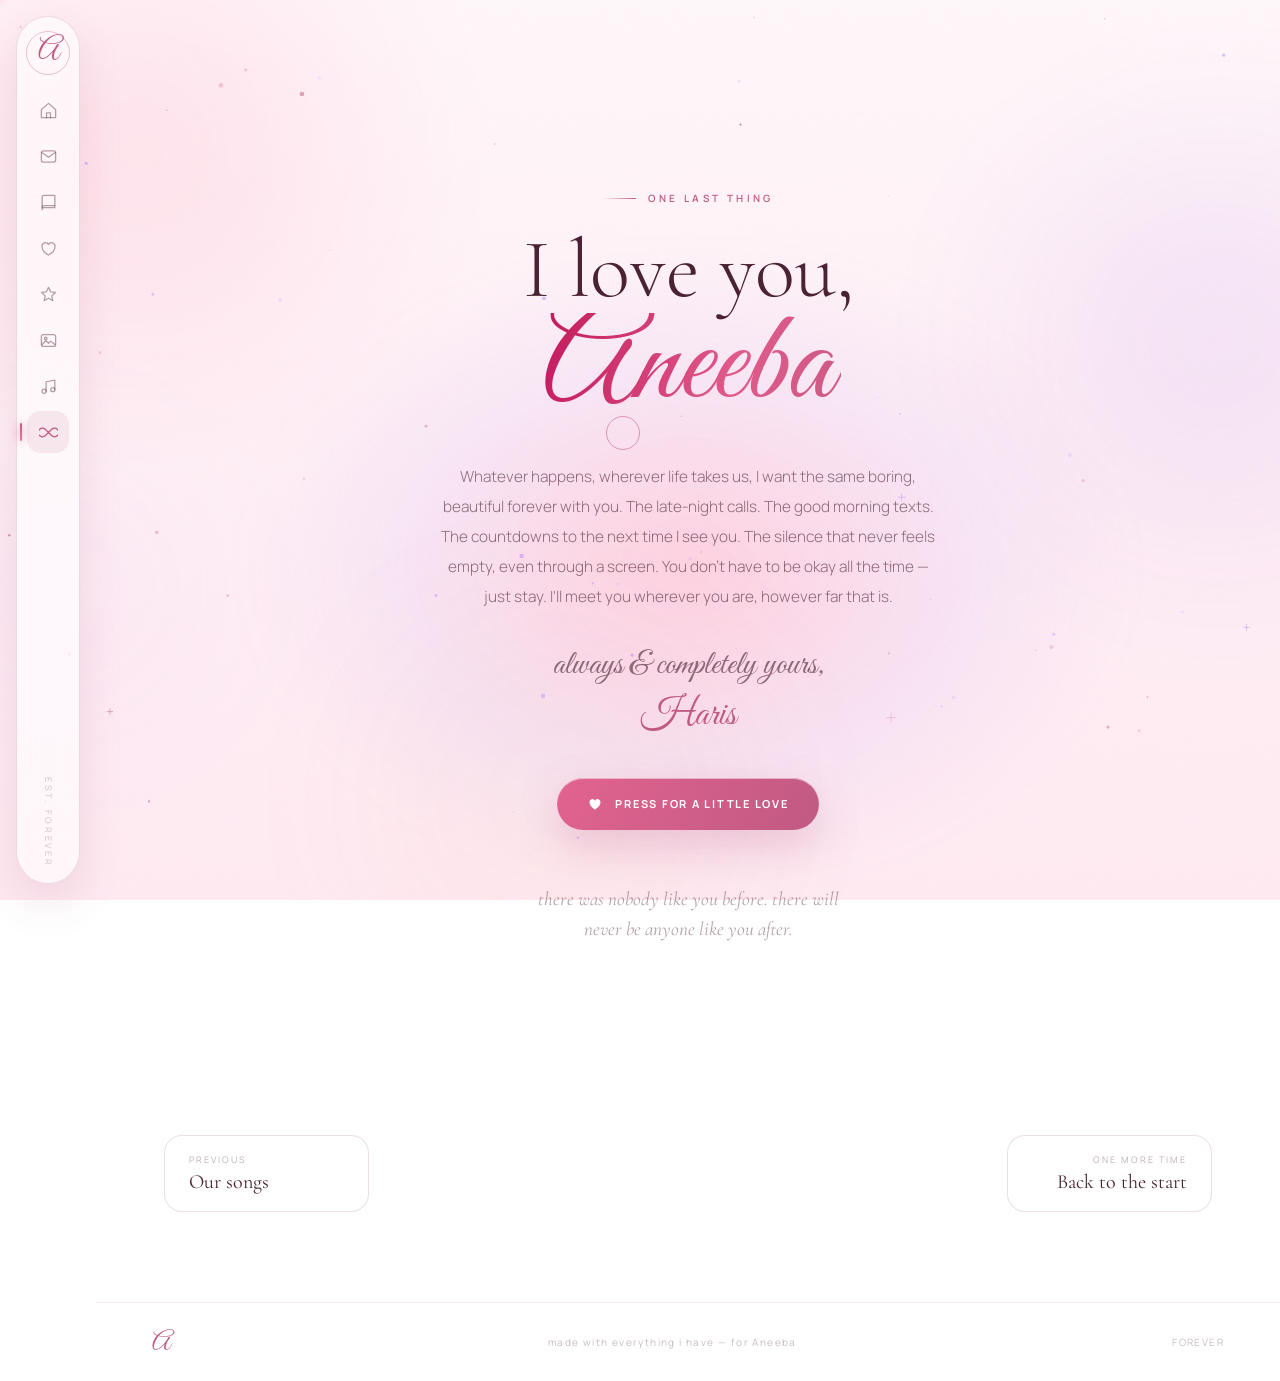
==== commit 7790cb83: "reword reasons page heading and sleepy voice card, cache-bust v7" ====
--- a/forever.html
+++ b/forever.html
@@ -12,7 +12,7 @@
 <link rel="preconnect" href="https://fonts.googleapis.com" />
 <link rel="preconnect" href="https://fonts.gstatic.com" crossorigin />
 <link href="https://fonts.googleapis.com/css2?family=Cormorant+Garamond:ital,wght@0,300;0,400;0,500;0,600;1,300;1,400;1,500&family=Great+Vibes&family=Manrope:wght@300;400;500;600;700&display=swap" rel="stylesheet" />
-<link rel="stylesheet" href="css/style.css?v=6" />
+<link rel="stylesheet" href="css/style.css?v=7" />
 <noscript><style>[data-reveal]{opacity:1!important;transform:none!important}.veil{display:none!important}body{overflow:auto!important}</style></noscript>
 </head>
 <body>
@@ -198,7 +198,7 @@
 <div class="toast" id="toast" role="status" aria-live="polite"></div>
 <div class="hearts" id="hearts" aria-hidden="true"></div>
 
-<script src="js/data.js?v=6"></script>
-<script src="js/app.js?v=6"></script>
+<script src="js/data.js?v=7"></script>
+<script src="js/app.js?v=7"></script>
 </body>
 </html>
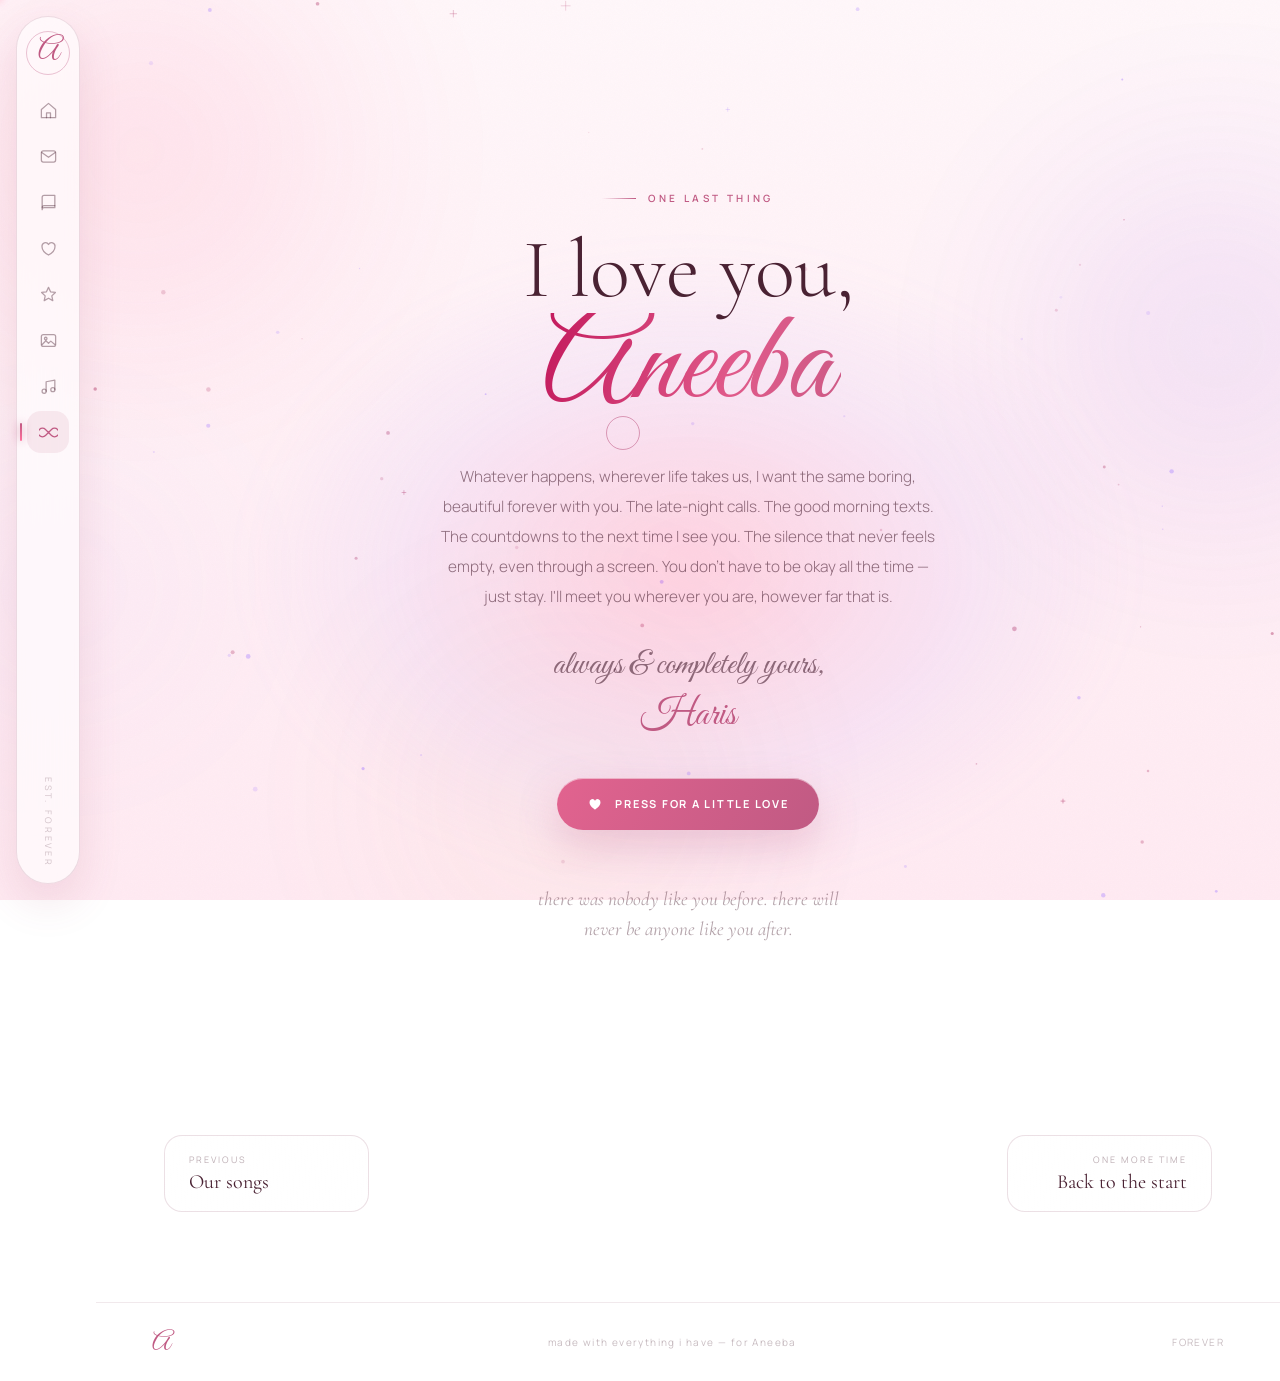
==== commit 122e0477: "replace love-you-out-loud promise with close-the-distance, cache-bust v8" ====
--- a/forever.html
+++ b/forever.html
@@ -12,7 +12,7 @@
 <link rel="preconnect" href="https://fonts.googleapis.com" />
 <link rel="preconnect" href="https://fonts.gstatic.com" crossorigin />
 <link href="https://fonts.googleapis.com/css2?family=Cormorant+Garamond:ital,wght@0,300;0,400;0,500;0,600;1,300;1,400;1,500&family=Great+Vibes&family=Manrope:wght@300;400;500;600;700&display=swap" rel="stylesheet" />
-<link rel="stylesheet" href="css/style.css?v=7" />
+<link rel="stylesheet" href="css/style.css?v=8" />
 <noscript><style>[data-reveal]{opacity:1!important;transform:none!important}.veil{display:none!important}body{overflow:auto!important}</style></noscript>
 </head>
 <body>
@@ -198,7 +198,7 @@
 <div class="toast" id="toast" role="status" aria-live="polite"></div>
 <div class="hearts" id="hearts" aria-hidden="true"></div>
 
-<script src="js/data.js?v=7"></script>
-<script src="js/app.js?v=7"></script>
+<script src="js/data.js?v=8"></script>
+<script src="js/app.js?v=8"></script>
 </body>
 </html>
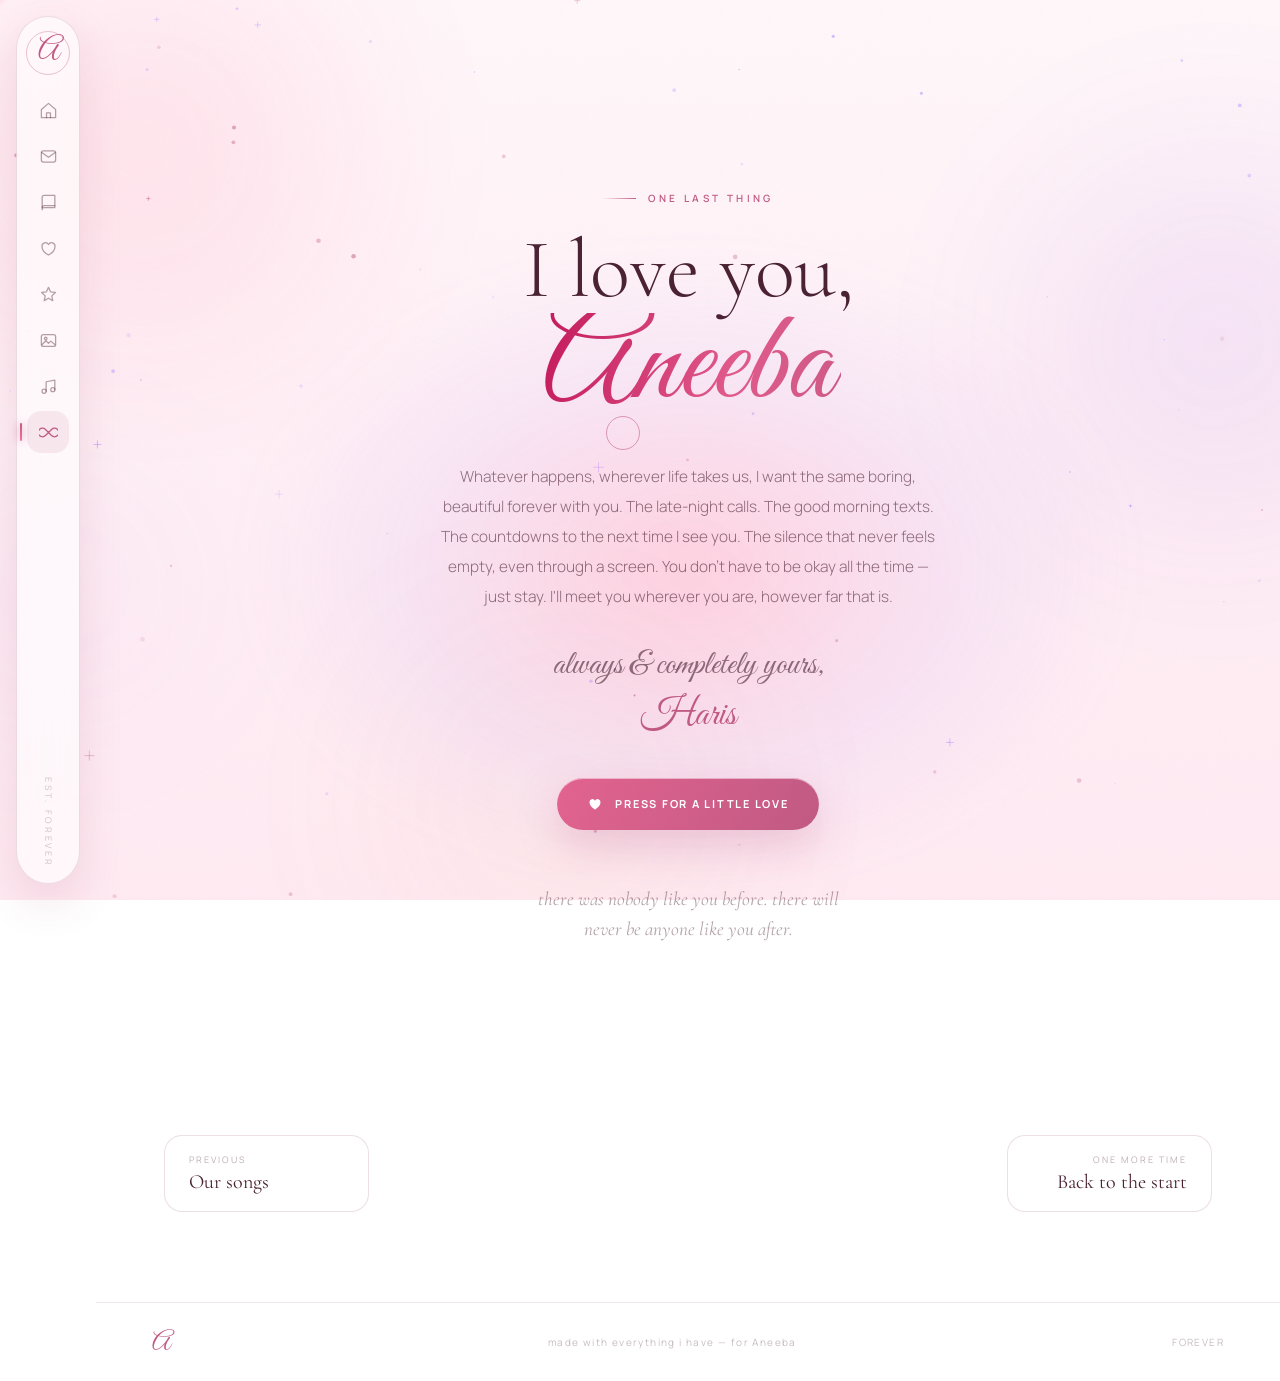
==== commit 99e04f50: "retitle gallery, photo-specific compliments, cache-bust v9" ====
--- a/forever.html
+++ b/forever.html
@@ -12,7 +12,7 @@
 <link rel="preconnect" href="https://fonts.googleapis.com" />
 <link rel="preconnect" href="https://fonts.gstatic.com" crossorigin />
 <link href="https://fonts.googleapis.com/css2?family=Cormorant+Garamond:ital,wght@0,300;0,400;0,500;0,600;1,300;1,400;1,500&family=Great+Vibes&family=Manrope:wght@300;400;500;600;700&display=swap" rel="stylesheet" />
-<link rel="stylesheet" href="css/style.css?v=8" />
+<link rel="stylesheet" href="css/style.css?v=9" />
 <noscript><style>[data-reveal]{opacity:1!important;transform:none!important}.veil{display:none!important}body{overflow:auto!important}</style></noscript>
 </head>
 <body>
@@ -198,7 +198,7 @@
 <div class="toast" id="toast" role="status" aria-live="polite"></div>
 <div class="hearts" id="hearts" aria-hidden="true"></div>
 
-<script src="js/data.js?v=8"></script>
-<script src="js/app.js?v=8"></script>
+<script src="js/data.js?v=9"></script>
+<script src="js/app.js?v=9"></script>
 </body>
 </html>
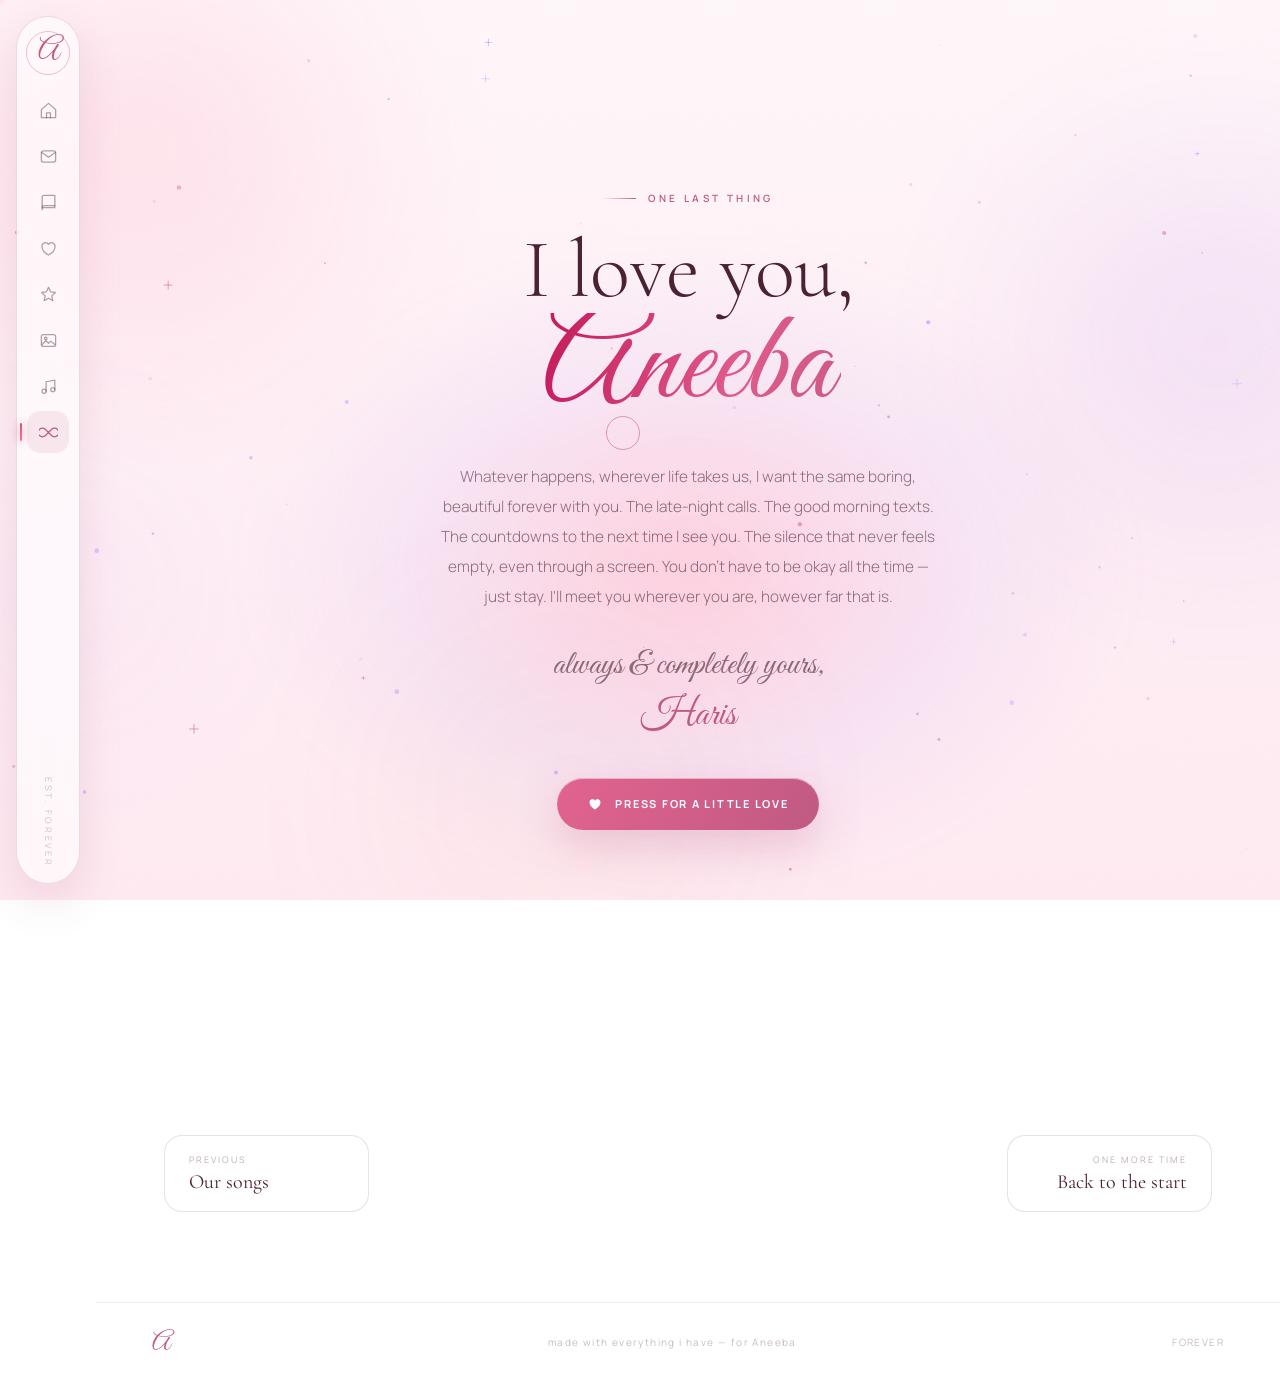
==== commit cfabd560: "remove visible captions under gallery photos and in lightbox, cache-bust v10" ====
--- a/forever.html
+++ b/forever.html
@@ -12,7 +12,7 @@
 <link rel="preconnect" href="https://fonts.googleapis.com" />
 <link rel="preconnect" href="https://fonts.gstatic.com" crossorigin />
 <link href="https://fonts.googleapis.com/css2?family=Cormorant+Garamond:ital,wght@0,300;0,400;0,500;0,600;1,300;1,400;1,500&family=Great+Vibes&family=Manrope:wght@300;400;500;600;700&display=swap" rel="stylesheet" />
-<link rel="stylesheet" href="css/style.css?v=9" />
+<link rel="stylesheet" href="css/style.css?v=10" />
 <noscript><style>[data-reveal]{opacity:1!important;transform:none!important}.veil{display:none!important}body{overflow:auto!important}</style></noscript>
 </head>
 <body>
@@ -189,7 +189,6 @@
   <button class="lightbox__nav lightbox__nav--prev" type="button" id="lbPrev" aria-label="Previous photo"><svg class="ico"><use href="#i-left"/></svg></button>
   <figure class="lightbox__fig">
     <img id="lbImg" alt="" />
-    <figcaption><span id="lbCap"></span><em id="lbCount"></em></figcaption>
   </figure>
   <button class="lightbox__nav lightbox__nav--next" type="button" id="lbNext" aria-label="Next photo"><svg class="ico"><use href="#i-right"/></svg></button>
 </div>
@@ -198,7 +197,7 @@
 <div class="toast" id="toast" role="status" aria-live="polite"></div>
 <div class="hearts" id="hearts" aria-hidden="true"></div>
 
-<script src="js/data.js?v=9"></script>
-<script src="js/app.js?v=9"></script>
+<script src="js/data.js?v=10"></script>
+<script src="js/app.js?v=10"></script>
 </body>
 </html>
--- a/css/style.css
+++ b/css/style.css
@@ -540,13 +540,6 @@
 .tile__plus .ico{ width:16px; height:16px; }
 .tile__fallback span{ font-size:9px; letter-spacing:.22em; text-transform:uppercase; }
 .tile.is-filled .tile__fallback{ display:none; }
-.tile__cap{
-  position:absolute; left:0; right:0; bottom:0; z-index:2; padding:34px 18px 14px;
-  text-align:left; font-size:11.5px; font-weight:400; color:rgba(255,255,255,.92);
-  background:linear-gradient(transparent,rgba(5,2,12,.82));
-  opacity:0; transform:translateY(8px); transition:opacity .4s, transform .4s;
-}
-.tile.is-filled .tile__cap{ opacity:1; transform:none; }
 .tile__zoom{
   position:absolute; top:12px; right:12px; z-index:2; width:32px; height:32px; display:grid; place-items:center;
   border-radius:50%; background:rgba(10,4,20,.55); border:1px solid rgba(255,255,255,.16); color:#fff;
@@ -733,8 +726,6 @@
 .lightbox__fig{ position:relative; margin:0; display:flex; flex-direction:column; align-items:center; gap:16px; max-width:min(1000px,92vw); }
 .lightbox__fig img{ max-height:74svh; max-width:100%; border-radius:16px; box-shadow:0 30px 80px rgba(160,70,105,.35); transform:scale(.97); transition:transform .5s var(--ease); }
 .lightbox.is-open .lightbox__fig img{ transform:scale(1); }
-.lightbox__fig figcaption{ display:flex; align-items:center; gap:14px; font-family:var(--font-display); font-size:15px; font-style:italic; color:rgba(74,34,51,.8); text-align:center; }
-.lightbox__fig figcaption em{ font-style:normal; font-family:var(--font-body); font-size:10px; letter-spacing:.16em; color:var(--faint); }
 .lightbox__close,.lightbox__nav{
   position:absolute; z-index:2; display:grid; place-items:center; border-radius:50%; cursor:pointer;
   background:rgba(255,255,255,.82); border:1px solid rgba(120,40,70,.2); color:var(--ink);
